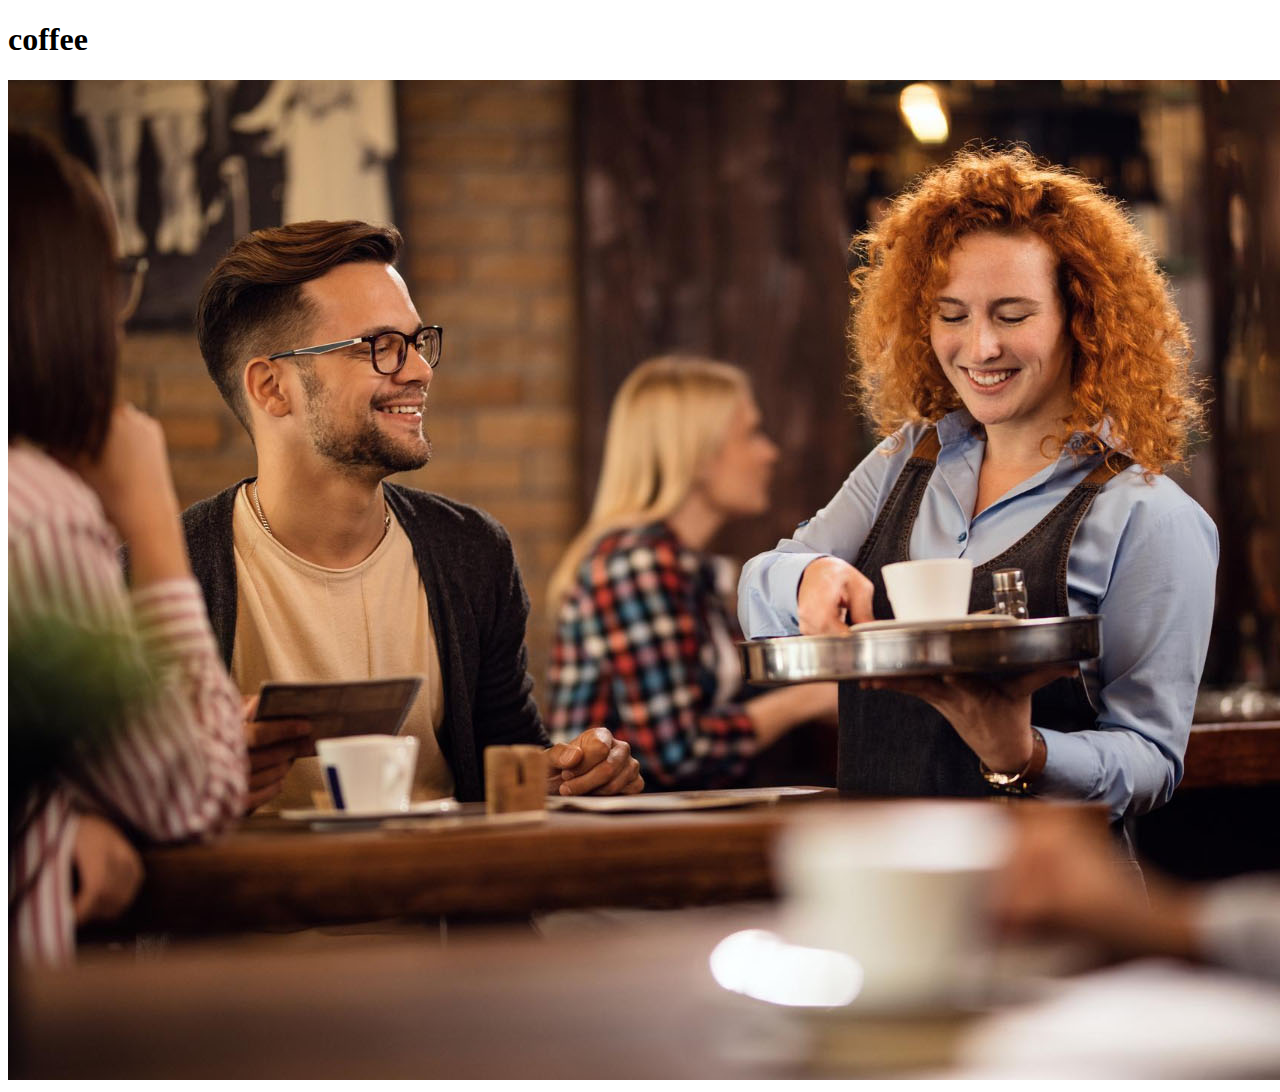
==== index.html @ 4409d8e3 "index.html added" ====
<!DOCTYPE html>
<html lang="en">
<head>
    <meta charset="UTF-8">
    <meta name="viewport" content="width=device-width, initial-scale=1.0">
    <title>Coffee Shop</title>
</head>
<body>
   <h1>coffee</h1>
   <img src="images/happy-waitress-giving-coffee-customers-while-serving-them-coffee-shop.jpg" alt="">
</body>
</html>
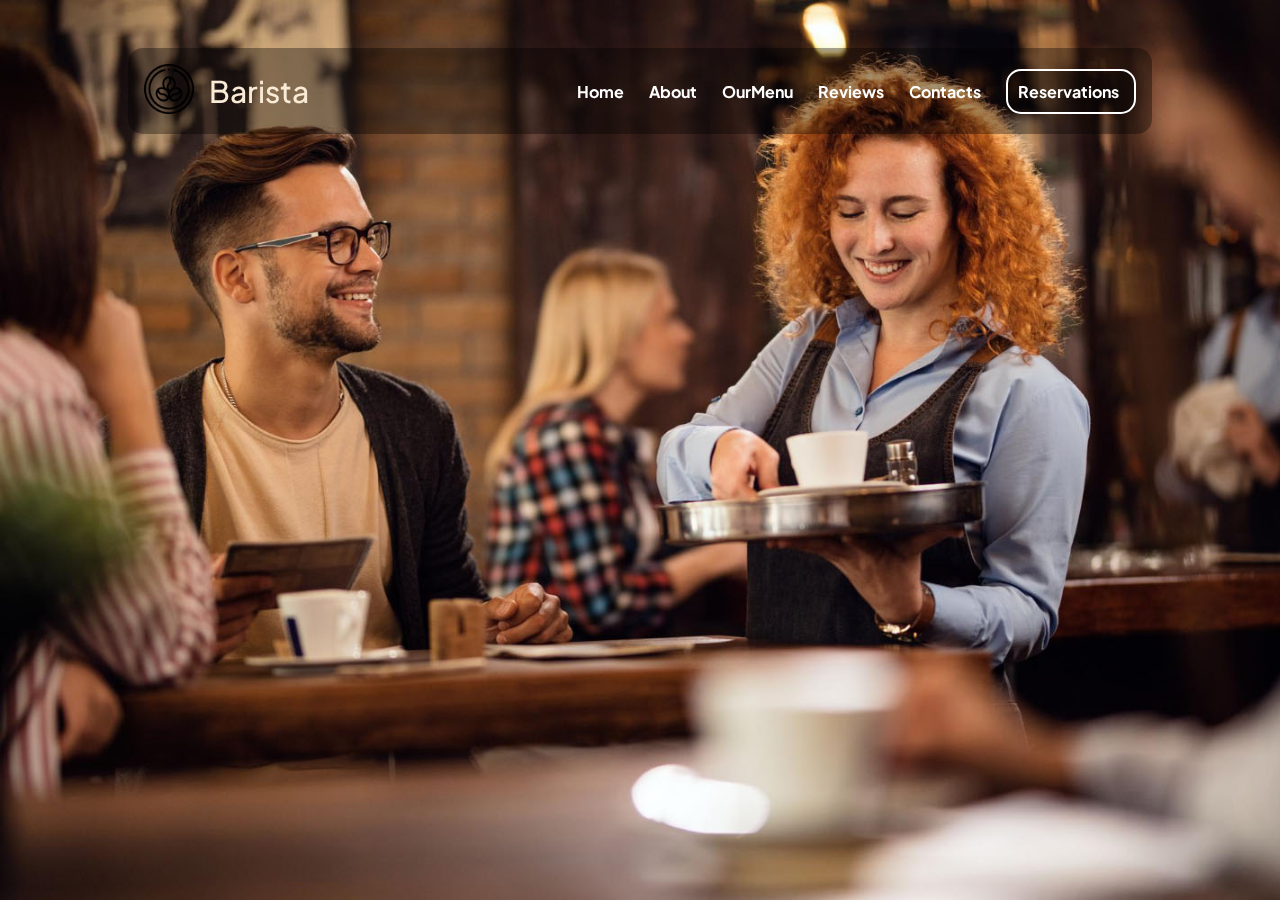
==== commit 89a2d4c3: "navbar" ====
--- a/index.html
+++ b/index.html
@@ -4,9 +4,27 @@
     <meta charset="UTF-8">
     <meta name="viewport" content="width=device-width, initial-scale=1.0">
     <title>Coffee Shop</title>
+    <link rel="stylesheet" href="index.css">
+    <link rel="stylesheet" href="https://cdnjs.cloudflare.com/ajax/libs/font-awesome/6.6.0/css/all.min.css" integrity="sha512-Kc323vGBEqzTmouAECnVceyQqyqdsSiqLQISBL29aUW4U/M7pSPA/gEUZQqv1cwx4OnYxTxve5UMg5GT6L4JJg==" crossorigin="anonymous" referrerpolicy="no-referrer" />
 </head>
 <body>
-   <h1>coffee</h1>
-   <img src="images/happy-waitress-giving-coffee-customers-while-serving-them-coffee-shop.jpg" alt="">
+    <header class="slider">
+        <div class="nav_container">
+       <nav class="navbar">
+            <div class="rightnav">
+                <a href="#" class="logo"><img src="./images/coffee-beans.png" alt="" height="50px" width="50px"/></a>
+                <a href="#" class="logofont"> Barista</a>
+            </div>
+            <ul class="leftnav">
+                <li>Home</li>
+                <li>About</li>
+                <li>OurMenu</li>
+                <li>Reviews</li>
+                <li>Contacts</li>
+                <li class="button1">Reservations<i class="fa-solid fa-arrow-right"></i></li>
+            </ul>
+       </nav>
+    </div>
+    </header>
 </body>
 </html>--- a/index.css
+++ b/index.css
@@ -0,0 +1,89 @@
+@import url('https://fonts.googleapis.com/css2?family=Plus+Jakarta+Sans:ital,wght@0,200..800;1,200..800&display=swap');
+*{
+    margin: 0;padding: 0;box-sizing: border-box;
+}
+.slider{
+    background-image: url('./images/happy-waitress-giving-coffee-customers-while-serving-them-coffee-shop.jpg');
+    height: 100vh;
+    width: 100%;
+    background-repeat: no-repeat;
+    background-size: cover;
+    background-attachment: fixed;
+    /* animation: bgchange 10s linear infinite; */
+    animation-name: bgchange;
+    animation-direction: alternate-reverse;
+    animation-play-state: running;
+    animation-timing-function: ease-in-out;
+    animation-duration: 10s;
+    animation-fill-mode: forwards;
+    animation-iteration-count: infinite;
+}
+.logofont{
+    
+  font-family: "Plus Jakarta Sans", sans-serif;
+  font-optical-sizing: auto;
+  font-weight: 500;
+  font-style: normal;
+  text-decoration: none;
+  font-size: 30px;
+  color: antiquewhite;
+}
+.logofont:hover{
+     color: #dda15e;
+}
+
+.rightnav{
+    display: flex;
+    align-items: center;
+    gap: 15px;
+}
+.leftnav{
+    font-family: "Plus Jakarta Sans", sans-serif;
+    color:white;
+    display: flex;
+    align-items: center;
+    list-style: none;
+    gap:25px;
+    font-weight: bold;
+    
+}
+.nav_container{
+    padding-top: 3rem;
+    
+    
+}
+.navbar{
+    display: flex;
+    position: fixed;
+    z-index: 999;
+    justify-content: space-between;
+    width:80%;
+    padding: 1rem;
+    /* margin: 0 auto; */
+    margin-left: 8rem;
+    border-radius: 15px;
+    background-color: rgba(0, 0, 0, 0.35)   
+}
+.button1{
+    background-color: rgba(0, 0, 0, 0.35);
+    padding: 10px;
+    border-radius: 15px;
+    border: 2px solid #ffffff;
+}
+.leftnav li:hover{
+    color: #dda15e;
+}
+.button1:hover {
+    background-color: #ffffff; /* Green */
+    color: #dda15e;
+}
+.fa-arrow-right{
+    margin-left: 5px;
+    transform: rotate(-36deg);
+}
+
+@keyframes bgchange {
+    0% {background-image: url('./images/happy-waitress-giving-coffee-customers-while-serving-them-coffee-shop.jpg')};
+    50% {background-image: url('./images/mid-section-waitress-wiping-espresso-machine-with-napkin-cafa-c.jpg')};
+    100%{background-image: url('./images/happy-loving-couple-bakers-drinking-coffee-looking-notebook.jpg')};
+}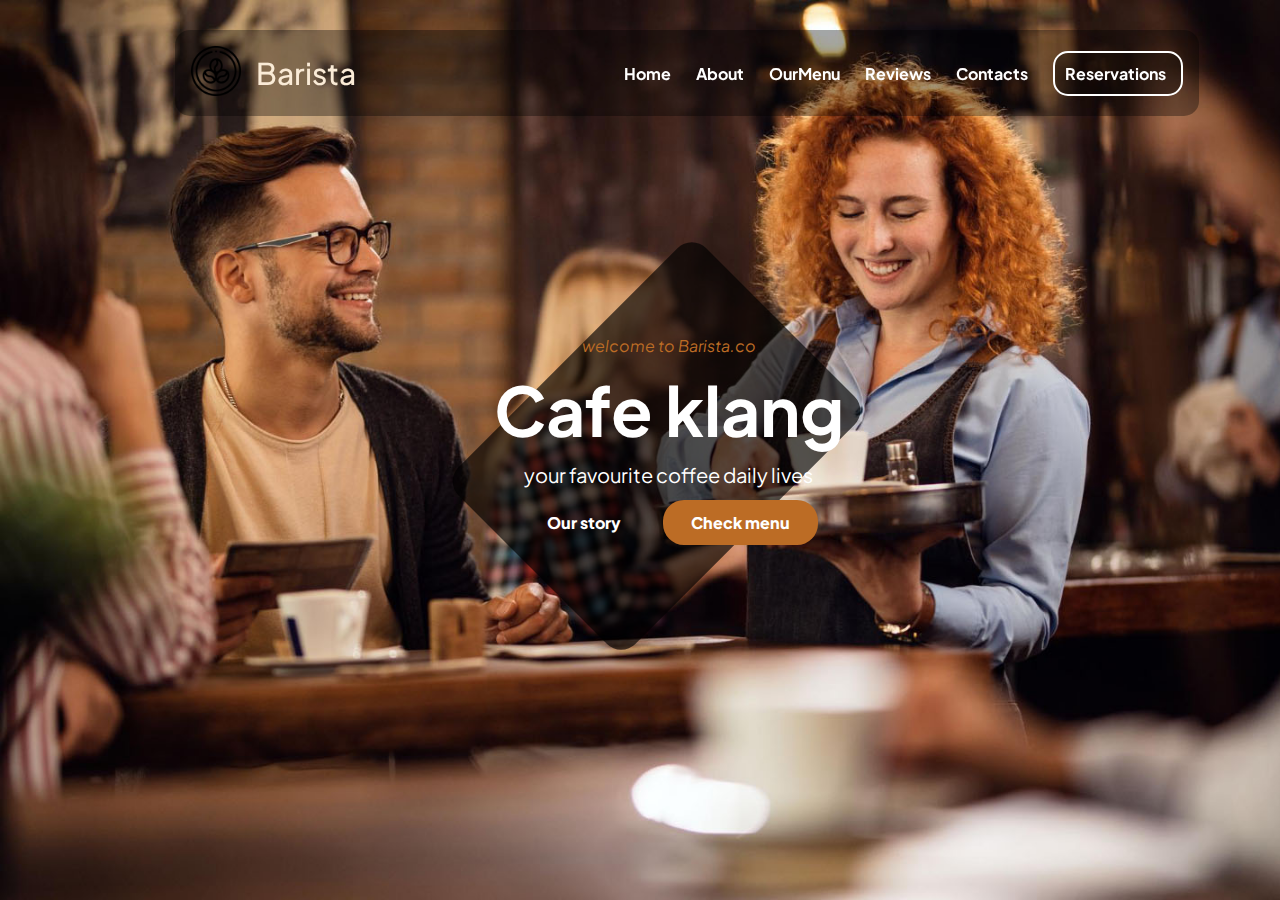
==== commit e81ee01b: "header mid portion" ====
--- a/index.html
+++ b/index.html
@@ -1,30 +1,56 @@
 <!DOCTYPE html>
 <html lang="en">
-<head>
-    <meta charset="UTF-8">
-    <meta name="viewport" content="width=device-width, initial-scale=1.0">
+  <head>
+    <meta charset="UTF-8" />
+    <meta name="viewport" content="width=device-width, initial-scale=1.0" />
     <title>Coffee Shop</title>
-    <link rel="stylesheet" href="index.css">
-    <link rel="stylesheet" href="https://cdnjs.cloudflare.com/ajax/libs/font-awesome/6.6.0/css/all.min.css" integrity="sha512-Kc323vGBEqzTmouAECnVceyQqyqdsSiqLQISBL29aUW4U/M7pSPA/gEUZQqv1cwx4OnYxTxve5UMg5GT6L4JJg==" crossorigin="anonymous" referrerpolicy="no-referrer" />
-</head>
-<body>
+    <link rel="stylesheet" href="index.css" />
+    <link
+      rel="stylesheet"
+      href="https://cdnjs.cloudflare.com/ajax/libs/font-awesome/6.6.0/css/all.min.css"
+      integrity="sha512-Kc323vGBEqzTmouAECnVceyQqyqdsSiqLQISBL29aUW4U/M7pSPA/gEUZQqv1cwx4OnYxTxve5UMg5GT6L4JJg=="
+      crossorigin="anonymous"
+      referrerpolicy="no-referrer"
+    />
+  </head>
+  <body>
     <header class="slider">
-        <div class="nav_container">
-       <nav class="navbar">
-            <div class="rightnav">
-                <a href="#" class="logo"><img src="./images/coffee-beans.png" alt="" height="50px" width="50px"/></a>
-                <a href="#" class="logofont"> Barista</a>
-            </div>
-            <ul class="leftnav">
-                <li>Home</li>
-                <li>About</li>
-                <li>OurMenu</li>
-                <li>Reviews</li>
-                <li>Contacts</li>
-                <li class="button1">Reservations<i class="fa-solid fa-arrow-right"></i></li>
-            </ul>
-       </nav>
-    </div>
+      <div class="nav_container">
+        <nav class="navbar">
+          <div class="rightnav">
+            <a href="#" class="logo"
+              ><img
+                src="./images/coffee-beans.png"
+                alt=""
+                height="50px"
+                width="50px"
+            /></a>
+            <a href="#" class="logofont"> Barista</a>
+          </div>
+          <ul class="leftnav">
+            <li>Home</li>
+            <li>About</li>
+            <li>OurMenu</li>
+            <li>Reviews</li>
+            <li>Contacts</li>
+            <li class="button1">
+              Reservations<i class="fa-solid fa-arrow-right"></i>
+            </li>
+          </ul>
+        </nav>
+      </div>
+
+      <div class="pseudo">
+        <div class="content">
+          <em id="c2">welcome to Barista.co</em>
+          <h1 id="cafeklang">Cafe klang</h1>
+          <p id="c1">your favourite coffee daily lives</p>
+          <div class="section1">
+            <a href="#" class="ourstory">Our story</a>
+            <a href="#" class="reviews">Check menu</a>
+          </div>
+        </div>
+      </div>
     </header>
-</body>
-</html>+  </body>
+</html>
--- a/index.css
+++ b/index.css
@@ -17,6 +17,8 @@
     animation-duration: 10s;
     animation-fill-mode: forwards;
     animation-iteration-count: infinite;
+    position: relative;
+   
 }
 .logofont{
     
@@ -47,11 +49,7 @@
     font-weight: bold;
     
 }
-.nav_container{
-    padding-top: 3rem;
-    
-    
-}
+
 .navbar{
     display: flex;
     position: fixed;
@@ -59,8 +57,10 @@
     justify-content: space-between;
     width:80%;
     padding: 1rem;
+    top: 30px;
+    left: 175px;
     /* margin: 0 auto; */
-    margin-left: 8rem;
+    /* margin-left: 8rem; */
     border-radius: 15px;
     background-color: rgba(0, 0, 0, 0.35)   
 }
@@ -82,8 +82,82 @@
     transform: rotate(-36deg);
 }
 
+
 @keyframes bgchange {
     0% {background-image: url('./images/happy-waitress-giving-coffee-customers-while-serving-them-coffee-shop.jpg')};
     50% {background-image: url('./images/mid-section-waitress-wiping-espresso-machine-with-napkin-cafa-c.jpg')};
     100%{background-image: url('./images/happy-loving-couple-bakers-drinking-coffee-looking-notebook.jpg')};
-}+}
+#c2{
+    font-family: "Plus Jakarta Sans", sans-serif;
+    color: #bc6c25;
+}
+#cafeklang{
+    font-family: "Plus Jakarta Sans", sans-serif;
+    font-size: 68px;
+    color: #ffffff;
+}
+#c1{
+    font-family: "Plus Jakarta Sans", sans-serif;
+    font-size: 20px;
+    color: #ffffff;
+}
+.ourstory{
+    text-decoration: none;
+    color: #ffffff;
+    
+    font-size: 16px;
+    padding: 12px 28px;
+    font-family: "Plus Jakarta Sans", sans-serif;
+    font-weight: 1000;
+    margin-right: 10px;
+    border-radius: 21px;
+}
+.ourstory:hover{
+    background-color: #ffffff;
+    color: #DDA15E;
+}
+.reviews{
+    text-decoration: none;
+    color: #ffffff;
+    background-color: rgb(188, 108, 37);
+    font-size: 16px;
+    padding: 12px 28px;
+    font-family: "Plus Jakarta Sans", sans-serif;
+    font-weight: 1000;
+    border-radius: 21px;
+}
+.reviews:hover{
+    background-color: rgb(221, 161, 94);
+    color: #ffffff;
+}
+.section1{
+    padding-top: 15px;
+}
+.content{
+    position: relative;
+    display: flex;
+    flex-direction: column;
+    padding: 20px;
+    gap: 10px;
+    text-align: center;
+    z-index: 99999;
+}
+.pseudo{
+    position: absolute;
+    top: 35%;
+    left: 37%;
+}
+.content::after {
+    background-color: rgba(0, 0, 0, 0.65);
+    border-radius:20px;
+    content: "";
+    position: absolute;
+    top: 55%;
+    left: 50%;
+    transform: translate(-55%, -50%) rotate(45deg);
+    width: 250px;
+    height: 350px;
+    pointer-events: none;
+   z-index: -1;
+}
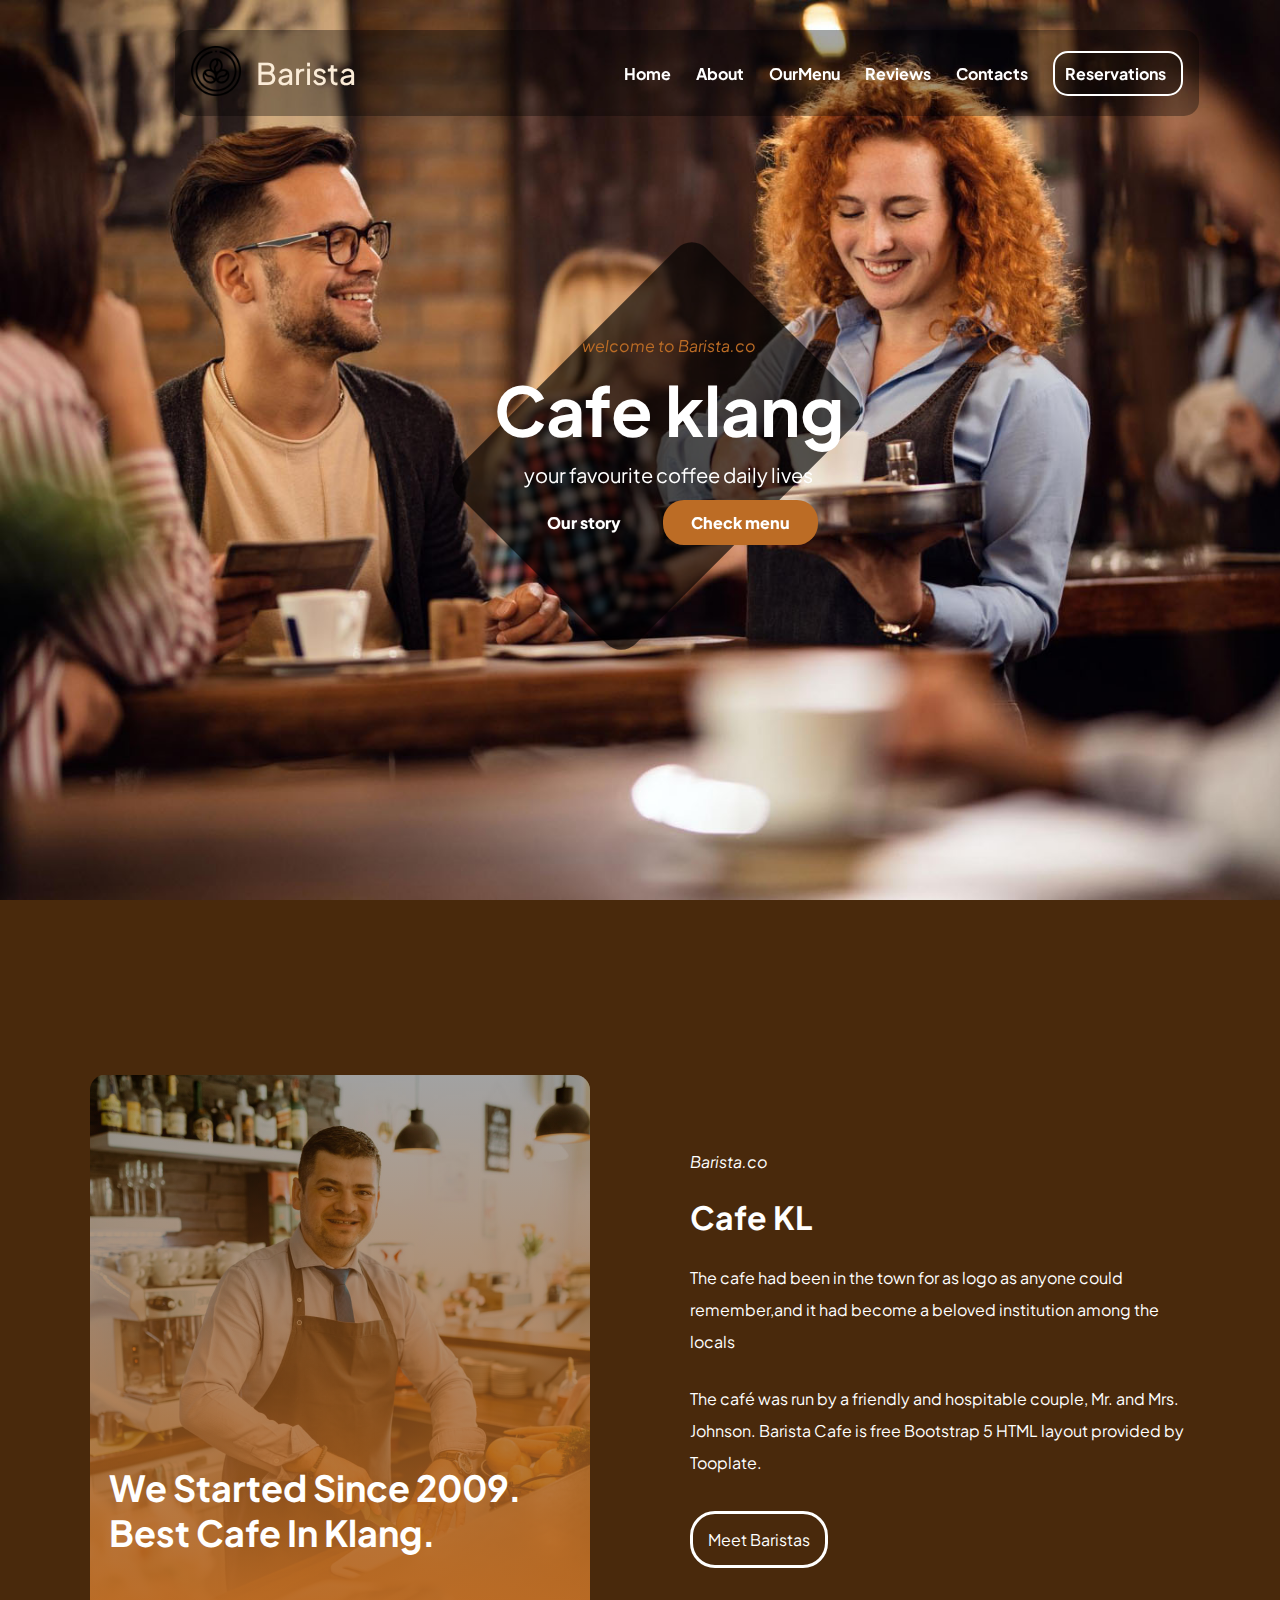
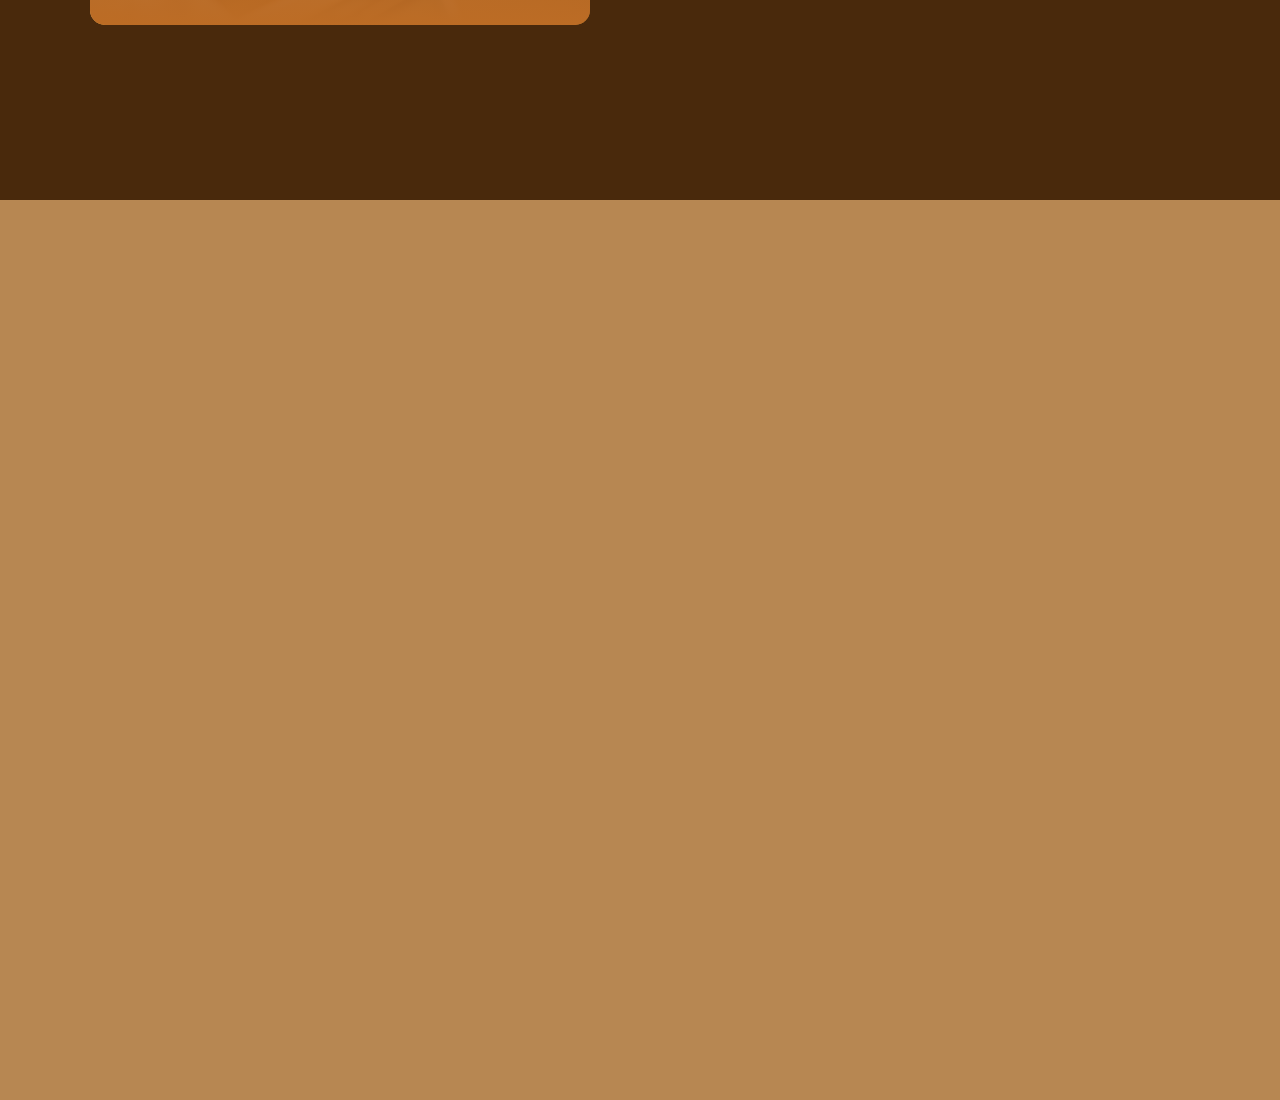
==== commit 4d2f023a: "about section" ====
--- a/index.html
+++ b/index.html
@@ -52,5 +52,27 @@
         </div>
       </div>
     </header>
+    <section class="aboutsection">
+      <div class="leftview">
+        <div class="abouttext">
+          <h1 >We Started Since 2009.</h1>
+          <h1 >Best Cafe In Klang.</h1>
+        </div>
+      </div>
+      <div class="rightview">
+        <em>Barista.co</em>
+        <h1>Cafe KL</h1>
+        <p>The cafe had been in the town for as logo
+          as anyone could remember,and it had become a beloved institution among the locals
+        </p>
+        <p>The café was run by a friendly and hospitable couple, Mr. and Mrs. Johnson. Barista Cafe is free Bootstrap 5 HTML layout provided by Tooplate.</p>
+        <div class="button2">
+          <a href="#">Meet  Baristas</a>
+        </div>
+      </div>
+    </section>
+    <section class="team">
+
+    </section>
   </body>
 </html>
--- a/index.css
+++ b/index.css
@@ -1,27 +1,30 @@
-@import url('https://fonts.googleapis.com/css2?family=Plus+Jakarta+Sans:ital,wght@0,200..800;1,200..800&display=swap');
-*{
-    margin: 0;padding: 0;box-sizing: border-box;
-}
-.slider{
-    background-image: url('./images/happy-waitress-giving-coffee-customers-while-serving-them-coffee-shop.jpg');
-    height: 100vh;
-    width: 100%;
-    background-repeat: no-repeat;
-    background-size: cover;
-    background-attachment: fixed;
-    /* animation: bgchange 10s linear infinite; */
-    animation-name: bgchange;
-    animation-direction: alternate-reverse;
-    animation-play-state: running;
-    animation-timing-function: ease-in-out;
-    animation-duration: 10s;
-    animation-fill-mode: forwards;
-    animation-iteration-count: infinite;
-    position: relative;
-   
-}
-.logofont{
-    
+@import url("https://fonts.googleapis.com/css2?family=Plus+Jakarta+Sans:ital,wght@0,200..800;1,200..800&display=swap");
+* {
+  margin: 0;
+  padding: 0;
+  box-sizing: border-box;
+  /* overflow-x: hidden; */
+  
+}
+
+.slider {
+  background-image: url("./images/happy-waitress-giving-coffee-customers-while-serving-them-coffee-shop.jpg");
+  height: 100vh;
+  width: 100%;
+  background-repeat: no-repeat;
+  background-size: cover;
+  background-attachment:scroll;
+  /* animation: bgchange 10s linear infinite; */
+  animation-name: bgchange;
+  animation-direction: alternate-reverse;
+  animation-play-state: running;
+  animation-timing-function: ease-in-out;
+  animation-duration: 10s;
+  animation-fill-mode: forwards;
+  animation-iteration-count: infinite;
+  position: relative;
+}
+.logofont {
   font-family: "Plus Jakarta Sans", sans-serif;
   font-optical-sizing: auto;
   font-weight: 500;
@@ -30,134 +33,215 @@
   font-size: 30px;
   color: antiquewhite;
 }
-.logofont:hover{
-     color: #dda15e;
-}
-
-.rightnav{
+.logofont:hover {
+  color: #dda15e;
+}
+
+.rightnav {
+  display: flex;
+  align-items: center;
+  gap: 15px;
+}
+.leftnav {
+  font-family: "Plus Jakarta Sans", sans-serif;
+  color: white;
+  display: flex;
+  align-items: center;
+  list-style: none;
+  gap: 25px;
+  font-weight: bold;
+}
+
+.navbar {
+  display: flex;
+  position: fixed;
+  z-index: 999;
+  justify-content: space-between;
+  width: 80%;
+  padding: 1rem;
+  top: 30px;
+  left: 175px;
+  /* margin: 0 auto; */
+  /* margin-left: 8rem; */
+  border-radius: 15px;
+  background-color: rgba(0, 0, 0, 0.35);
+}
+.button1 {
+  background-color: rgba(0, 0, 0, 0.35);
+  padding: 10px;
+  border-radius: 15px;
+  border: 2px solid #ffffff;
+}
+.leftnav li:hover {
+  color: #dda15e;
+}
+.button1:hover {
+  background-color: #ffffff; /* Green */
+  color: #dda15e;
+}
+.fa-arrow-right {
+  margin-left: 5px;
+  transform: rotate(-36deg);
+}
+
+@keyframes bgchange {
+  0% {
+    background-image: url("./images/happy-waitress-giving-coffee-customers-while-serving-them-coffee-shop.jpg");
+  }
+  50% {
+    background-image: url("./images/mid-section-waitress-wiping-espresso-machine-with-napkin-cafa-c.jpg");
+  }
+  100% {
+    background-image: url("./images/happy-loving-couple-bakers-drinking-coffee-looking-notebook.jpg");
+  }
+}
+#c2 {
+  font-family: "Plus Jakarta Sans", sans-serif;
+  color: #bc6c25;
+}
+#cafeklang {
+  font-family: "Plus Jakarta Sans", sans-serif;
+  font-size: 68px;
+  color: #ffffff;
+}
+#c1 {
+  font-family: "Plus Jakarta Sans", sans-serif;
+  font-size: 20px;
+  color: #ffffff;
+}
+.ourstory {
+  text-decoration: none;
+  color: #ffffff;
+
+  font-size: 16px;
+  padding: 12px 28px;
+  font-family: "Plus Jakarta Sans", sans-serif;
+  font-weight: 1000;
+  margin-right: 10px;
+  border-radius: 21px;
+}
+.ourstory:hover {
+  background-color: #ffffff;
+  color: #dda15e;
+}
+.reviews {
+  text-decoration: none;
+  color: #ffffff;
+  background-color: rgb(188, 108, 37);
+  font-size: 16px;
+  padding: 12px 28px;
+  font-family: "Plus Jakarta Sans", sans-serif;
+  font-weight: 1000;
+  border-radius: 21px;
+}
+.reviews:hover {
+  background-color: rgb(221, 161, 94);
+  color: #ffffff;
+}
+.section1 {
+  padding-top: 15px;
+}
+.content {
+  position: relative;
+  display: flex;
+  flex-direction: column;
+  padding: 20px;
+  gap: 10px;
+  text-align: center;
+  z-index: 99999;
+}
+.pseudo {
+  position: absolute;
+  top: 35%;
+  left: 37%;
+}
+.content::after {
+  background-color: rgba(0, 0, 0, 0.65);
+  border-radius: 20px;
+  content: "";
+  position: absolute;
+  top: 55%;
+  left: 50%;
+  transform: translate(-55%, -50%) rotate(45deg);
+  width: 250px;
+  height: 350px;
+  pointer-events: none;
+  z-index: -1;
+}
+.aboutsection{
+    background-color: #49290c;
+    height: 100vh;
+    position: relative;
+    overflow-x: hidden;
     display: flex;
+    flex-direction: row;
     align-items: center;
-    gap: 15px;
-}
-.leftnav{
-    font-family: "Plus Jakarta Sans", sans-serif;
-    color:white;
-    display: flex;
-    align-items: center;
-    list-style: none;
-    gap:25px;
-    font-weight: bold;
-    
-}
-
-.navbar{
-    display: flex;
-    position: fixed;
-    z-index: 999;
-    justify-content: space-between;
-    width:80%;
-    padding: 1rem;
-    top: 30px;
-    left: 175px;
-    /* margin: 0 auto; */
-    /* margin-left: 8rem; */
-    border-radius: 15px;
-    background-color: rgba(0, 0, 0, 0.35)   
-}
-.button1{
-    background-color: rgba(0, 0, 0, 0.35);
-    padding: 10px;
-    border-radius: 15px;
-    border: 2px solid #ffffff;
-}
-.leftnav li:hover{
-    color: #dda15e;
-}
-.button1:hover {
-    background-color: #ffffff; /* Green */
-    color: #dda15e;
-}
-.fa-arrow-right{
-    margin-left: 5px;
-    transform: rotate(-36deg);
-}
-
-
-@keyframes bgchange {
-    0% {background-image: url('./images/happy-waitress-giving-coffee-customers-while-serving-them-coffee-shop.jpg')};
-    50% {background-image: url('./images/mid-section-waitress-wiping-espresso-machine-with-napkin-cafa-c.jpg')};
-    100%{background-image: url('./images/happy-loving-couple-bakers-drinking-coffee-looking-notebook.jpg')};
-}
-#c2{
-    font-family: "Plus Jakarta Sans", sans-serif;
-    color: #bc6c25;
-}
-#cafeklang{
-    font-family: "Plus Jakarta Sans", sans-serif;
-    font-size: 68px;
-    color: #ffffff;
-}
-#c1{
-    font-family: "Plus Jakarta Sans", sans-serif;
-    font-size: 20px;
-    color: #ffffff;
-}
-.ourstory{
-    text-decoration: none;
-    color: #ffffff;
-    
-    font-size: 16px;
-    padding: 12px 28px;
-    font-family: "Plus Jakarta Sans", sans-serif;
-    font-weight: 1000;
-    margin-right: 10px;
-    border-radius: 21px;
-}
-.ourstory:hover{
-    background-color: #ffffff;
-    color: #DDA15E;
-}
-.reviews{
-    text-decoration: none;
-    color: #ffffff;
-    background-color: rgb(188, 108, 37);
-    font-size: 16px;
-    padding: 12px 28px;
-    font-family: "Plus Jakarta Sans", sans-serif;
-    font-weight: 1000;
-    border-radius: 21px;
-}
-.reviews:hover{
-    background-color: rgb(221, 161, 94);
-    color: #ffffff;
-}
-.section1{
-    padding-top: 15px;
-}
-.content{
-    position: relative;
-    display: flex;
-    flex-direction: column;
-    padding: 20px;
-    gap: 10px;
-    text-align: center;
-    z-index: 99999;
-}
-.pseudo{
-    position: absolute;
-    top: 35%;
-    left: 37%;
-}
-.content::after {
-    background-color: rgba(0, 0, 0, 0.65);
-    border-radius:20px;
-    content: "";
-    position: absolute;
-    top: 55%;
-    left: 50%;
-    transform: translate(-55%, -50%) rotate(45deg);
-    width: 250px;
-    height: 350px;
-    pointer-events: none;
-   z-index: -1;
-}
+    justify-content:center;
+    padding: 60px;
+    gap: 100px;
+}
+
+
+.leftview {
+  height: 550px;
+  width: 500px;
+  position: relative;
+  border-radius: 15px;
+  background-image: url('./images/barman-with-fruits.jpg');
+  background-size: cover;
+  background-position: center;
+  background-repeat: no-repeat;
+}
+
+.leftview::after {
+  content: '';
+  position: absolute;
+  bottom: 0;
+  left: 0;
+  width: 100%;
+  height: 100%;
+  background: linear-gradient(to top, rgba(188, 108, 37, 1), rgba(0, 0, 0, 0.35));
+  border-radius: 15px;
+}
+.abouttext{
+  font-family: "Plus Jakarta Sans", sans-serif;
+  font-size: 18px;
+  font-weight: bold;
+  margin-top: 390px;
+  padding-left: 19px;
+  z-index: 100;
+  position: absolute;
+  color: #ffffff;
+}
+
+.rightview{
+  height: 550px;
+  width: 500px;
+ 
+  font-family: "Plus Jakarta Sans", sans-serif;
+  color: #ffffff;
+  display: flex;
+  flex-direction: column;
+  gap: 25px;
+  justify-content: center;
+}
+.rightview p{
+  line-height: 2;
+}
+.rightview a{
+  border: 3px solid white;
+  color: #ffffff;
+  text-decoration: none;
+  padding: 15px;
+  border-radius: 25px;
+}
+.button2{
+  margin-top: 25px;
+}
+.team{
+  height: 100vh;
+  position: relative;
+  background-color: #b78752;
+  padding-top: 50px;
+  padding-bottom: 50px;
+}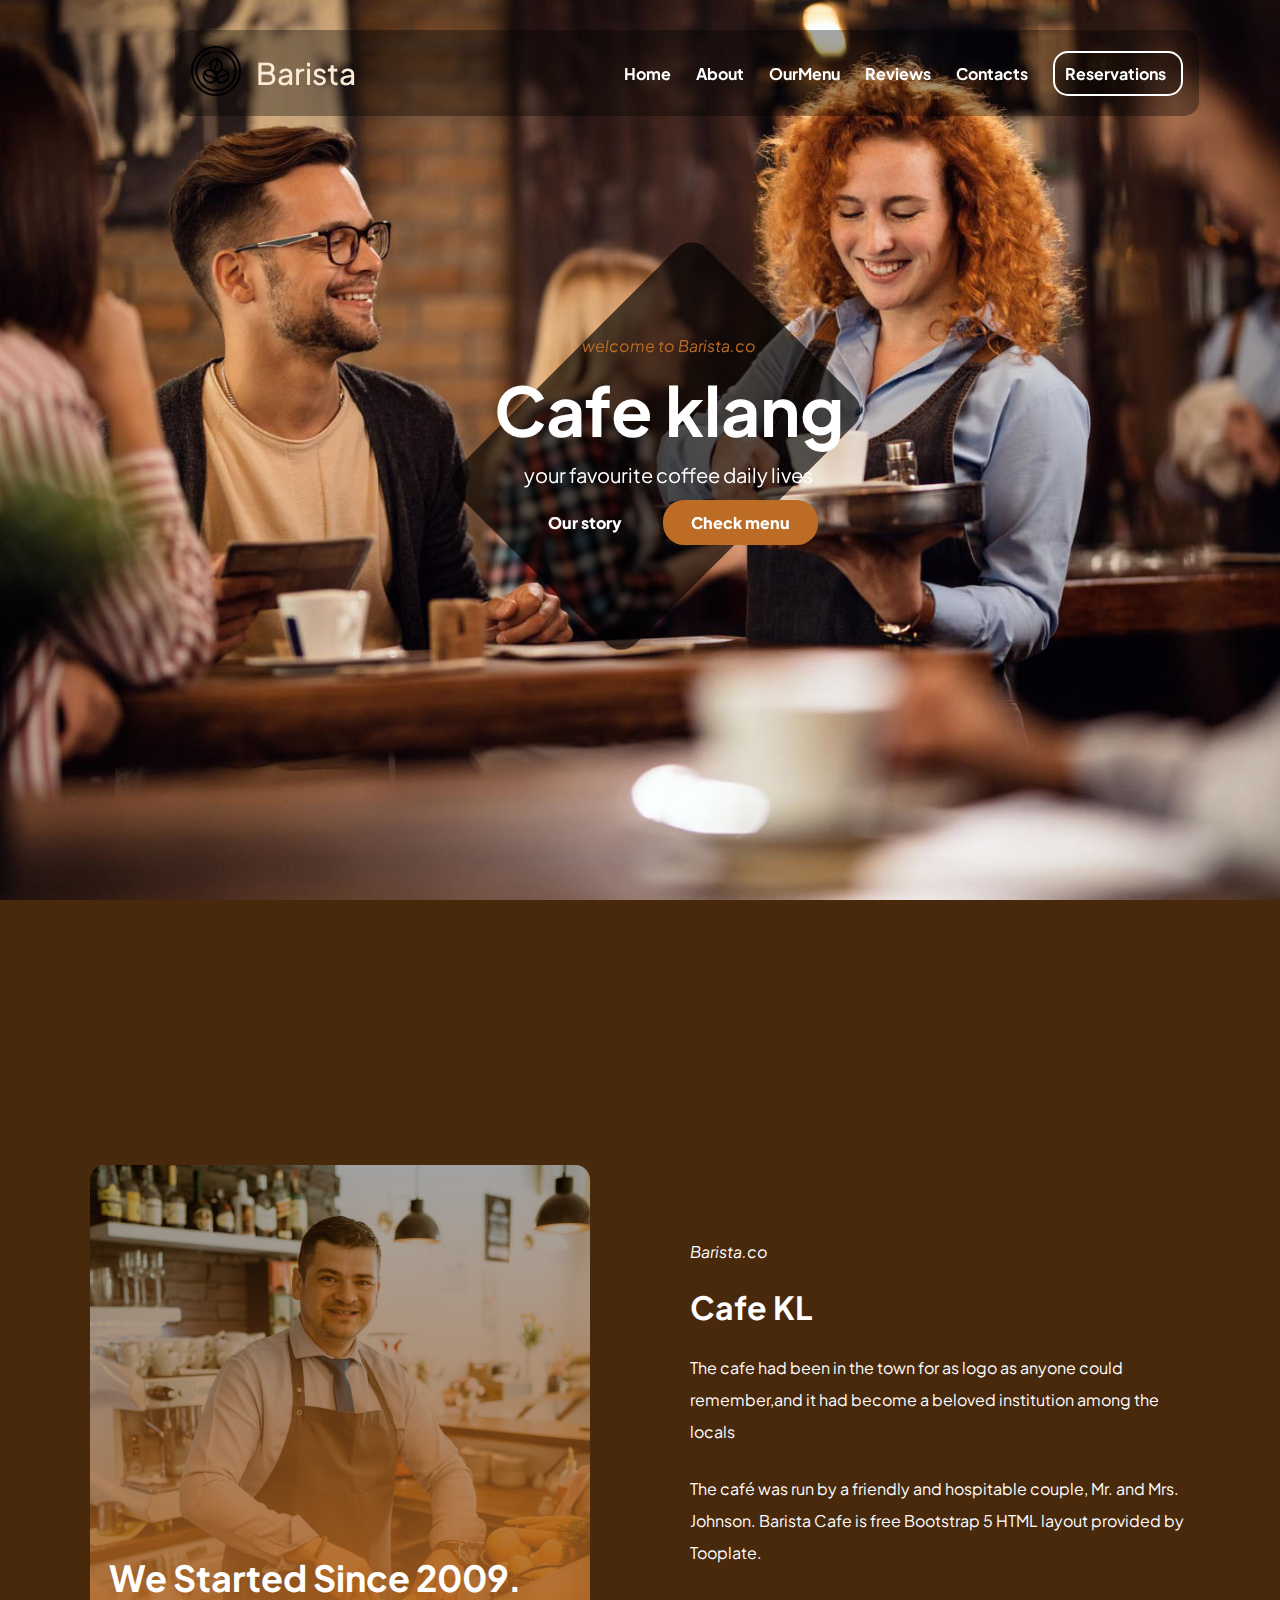
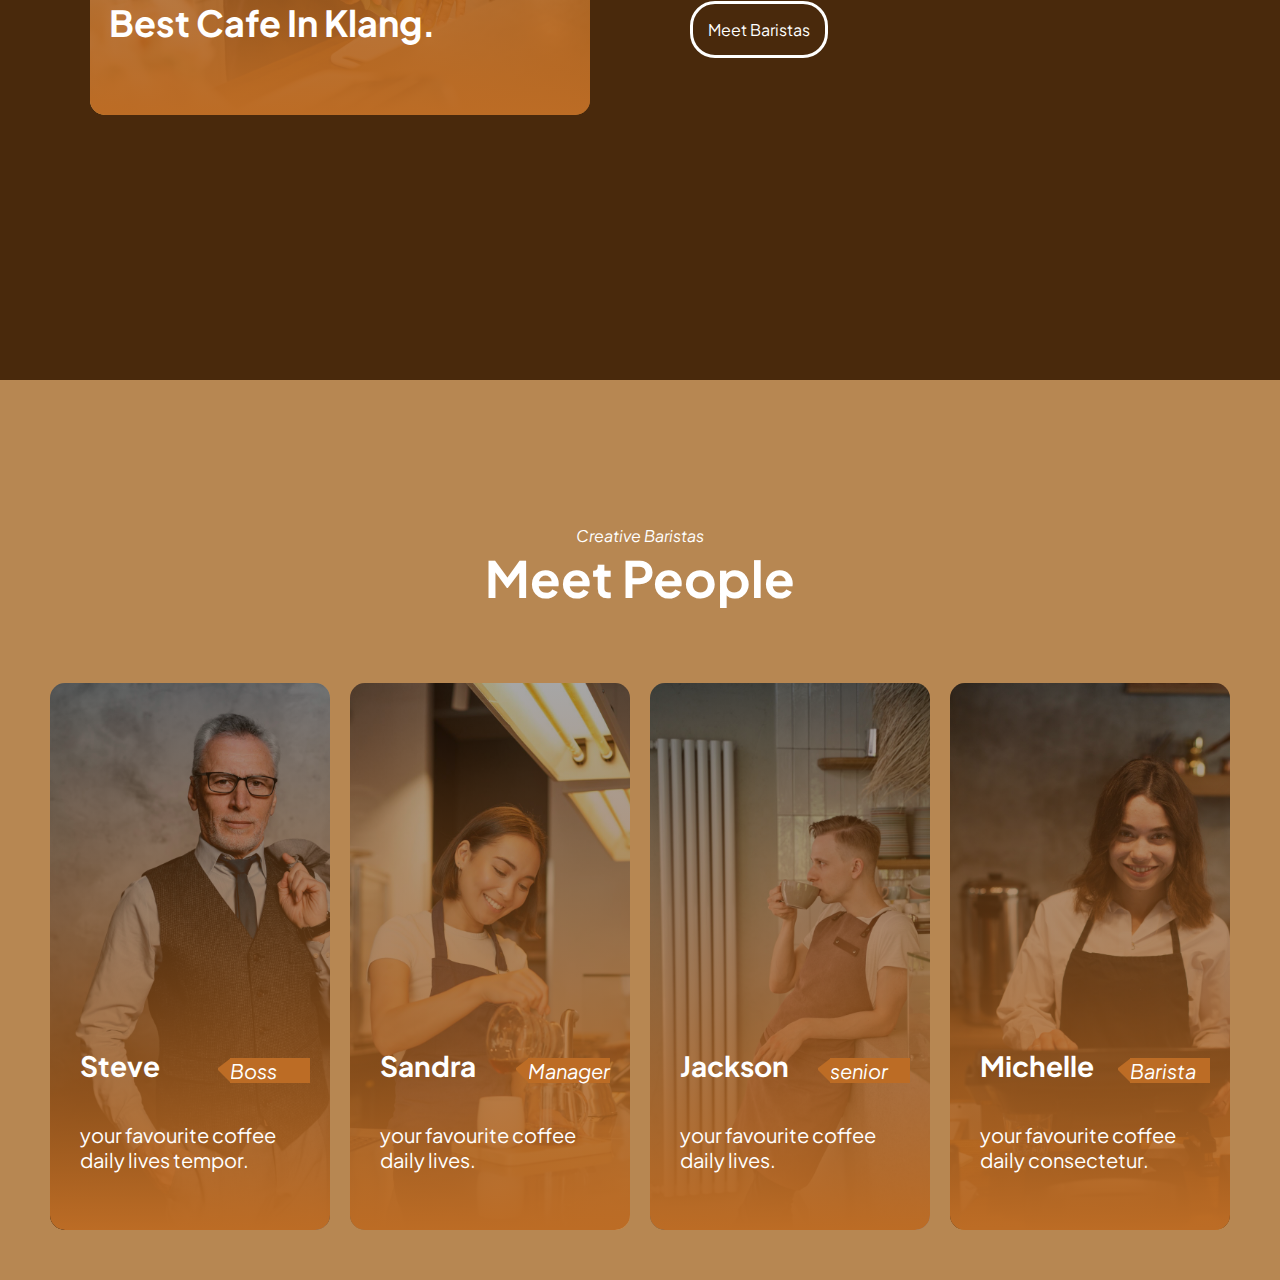
==== commit 1d507d65: "about team" ====
--- a/index.html
+++ b/index.html
@@ -55,24 +55,76 @@
     <section class="aboutsection">
       <div class="leftview">
         <div class="abouttext">
-          <h1 >We Started Since 2009.</h1>
-          <h1 >Best Cafe In Klang.</h1>
+          <h1>We Started Since 2009.</h1>
+          <h1>Best Cafe In Klang.</h1>
         </div>
       </div>
       <div class="rightview">
         <em>Barista.co</em>
         <h1>Cafe KL</h1>
-        <p>The cafe had been in the town for as logo
-          as anyone could remember,and it had become a beloved institution among the locals
+        <p>
+          The cafe had been in the town for as logo as anyone could remember,and
+          it had become a beloved institution among the locals
         </p>
-        <p>The café was run by a friendly and hospitable couple, Mr. and Mrs. Johnson. Barista Cafe is free Bootstrap 5 HTML layout provided by Tooplate.</p>
+        <p>
+          The café was run by a friendly and hospitable couple, Mr. and Mrs.
+          Johnson. Barista Cafe is free Bootstrap 5 HTML layout provided by
+          Tooplate.
+        </p>
         <div class="button2">
-          <a href="#">Meet  Baristas</a>
+          <a href="#">Meet Baristas</a>
         </div>
       </div>
     </section>
     <section class="team">
-
+      <div class="top">
+        <em>Creative Baristas</em>
+        <h1 style="font-size: 50px; font-weight: bold;">Meet People</h1>
+      </div>
+      <div class="card1">
+        <div class="teamblockinfo">
+          <div class="teaminfo">
+            <h4 class="name">Steve</h4>
+            <p class="tag"><em>Boss</em></p>
+          </div>
+          <div class="teamsubject">
+            <p>your favourite coffee daily lives tempor.</p>
+          </div>
+        </div>
+      </div>
+      <div class="card2">
+        <div class="teamblockinfo">
+          <div class="teaminfo">
+            <h4 class="name">Sandra</h4>
+            <p class="tag"><em>Manager</em></p>
+          </div>
+          <div class="teamsubject">
+            <p>your favourite coffee daily lives.</p>
+          </div>
+        </div>
+      </div>
+      <div class="card3">
+        <div class="teamblockinfo">
+          <div class="teaminfo">
+            <h4 class="name">Jackson</h4>
+            <p class="tag"><em>senior</em></p>
+          </div>
+          <div class="teamsubject">
+            <p>your favourite coffee daily lives.</p>
+          </div>
+        </div>
+      </div>
+      <div class="card4">
+        <div class="teamblockinfo">
+          <div class="teaminfo">
+            <h4 class="name">Michelle</h4>
+            <p class="tag"><em>Barista</em></p>
+          </div>
+          <div class="teamsubject">
+            <p>your favourite coffee daily consectetur.</p>
+          </div>
+        </div>
+      </div>
     </section>
   </body>
 </html>
--- a/index.css
+++ b/index.css
@@ -3,7 +3,7 @@
   margin: 0;
   padding: 0;
   box-sizing: border-box;
-  /* overflow-x: hidden; */
+  font-family: "Plus Jakarta Sans", sans-serif;
   
 }
 
@@ -170,7 +170,7 @@
 }
 .aboutsection{
     background-color: #49290c;
-    height: 100vh;
+    height: 120vh;
     position: relative;
     overflow-x: hidden;
     display: flex;
@@ -242,6 +242,155 @@
   height: 100vh;
   position: relative;
   background-color: #b78752;
-  padding-top: 50px;
+  padding-top: 30px;
   padding-bottom: 50px;
-}+  padding-left: 50px;
+  padding-right: 50px;
+  display: grid;
+  grid-template-columns: repeat(4,1fr);
+  grid-template-rows: 1fr 2fr ;
+  grid-template-areas: 
+  "t t t t"
+  "c1 c2 c3 c4";
+  column-gap: 20px;
+}
+.top{
+  grid-area: t;
+  display: flex;
+  flex-direction: column;
+  justify-content: center;
+  align-items: center;
+  color: #ffffff;
+  padding-top: 40px;
+}
+.card1{
+  grid-area: c1;
+  position: relative;
+  background-image: url(./images/team/portrait-elegant-old-man-wearing-suit.jpg);
+  background-size: cover;
+  padding: 0 12px;
+  border-radius: 15px;
+}
+.card1::after{
+  content: '';
+  position: absolute;
+  z-index: 2;
+  top: 0;
+  right: 0;
+  bottom: 0;
+  left: 0;
+  padding: 30px;
+  background: linear-gradient(to bottom, rgba(0, 0, 0, 0.35), rgba(188, 108, 37, 1));
+  border-radius: 15px;
+}
+.teamblockinfo{
+  position: absolute;
+  padding: 20px;
+  display: grid;
+  bottom: 0;
+  top: 0;
+  left: 0;
+  right: 0;
+  grid-template-rows: 3fr 1fr;
+  z-index: 50;
+}
+.teaminfo{
+  margin-top: 200px;
+  display: grid;
+  grid-template-columns: 2fr 1fr;
+  color: rgb(255 255 255);
+  font-size: 20px;
+  align-items:flex-end;
+}
+.teamsubject{
+  color: rgb(255 255 255);
+  font-size: 20px;
+  display: flex;
+  align-items: center;
+  padding: 10px;
+}
+.name{
+  font-size: 28px;
+  font-weight: 700;
+  text-align: start;
+  padding-left: 10px;
+}
+.tag{
+  position: relative;
+  background-color: #BC6C25;
+  font: 2px;
+}
+.tag::before{
+  content: '';
+  position: absolute;
+  top: 0;
+  bottom: 0;
+  left: -12px;
+  border-top: 10px solid transparent;
+  border-bottom: 13px solid transparent;
+  border-right: 13px solid #BC6C25;
+  ;
+}
+.card2::after{
+  content: '';
+  position: absolute;
+  z-index: 2;
+  top: 0;
+  right: 0;
+  bottom: 0;
+  left: 0;
+  padding: 30px;
+  background: linear-gradient(to bottom, rgba(0, 0, 0, 0.35), rgba(188, 108, 37, 1));
+  border-radius: 15px;
+}
+.card3::after{
+  content: '';
+  position: absolute;
+  z-index: 2;
+  top: 0;
+  right: 0;
+  bottom: 0;
+  left: 0;
+  padding: 30px;
+  background: linear-gradient(to bottom, rgba(0, 0, 0, 0.35), rgba(188, 108, 37, 1));
+  border-radius: 15px;
+}
+.card4::after{
+  content: '';
+  position: absolute;
+  z-index: 2;
+  top: 0;
+  right: 0;
+  bottom: 0;
+  left: 0;
+  padding: 30px;
+  background: linear-gradient(to bottom, rgba(0, 0, 0, 0.35), rgba(188, 108, 37, 1));
+  border-radius: 15px;
+}
+/* .card1:hover{
+ 
+} */
+.card2{
+  grid-area: c2;
+  position: relative;
+  background-image: url(./images/team/cute-korean-barista-girl-pouring-coffee-prepare-filter-batch-brew-pour-working-cafe.jpg);
+  background-size: cover;
+  padding: 0 12px;
+  border-radius: 15px;
+}
+.card3{
+  grid-area: c3;
+  position: relative;
+  background-image: url(./images/team/small-business-owner-drinking-coffee.jpg);
+  background-size: cover;
+  padding: 0 12px;
+  border-radius: 15px;
+}
+.card4{
+  grid-area: c4;
+  position: relative;
+  background-image: url(./images/team/smiley-business-woman-working-cashier.jpg);
+  background-size: cover;
+  padding: 0 12px;
+  border-radius: 15px;
+}
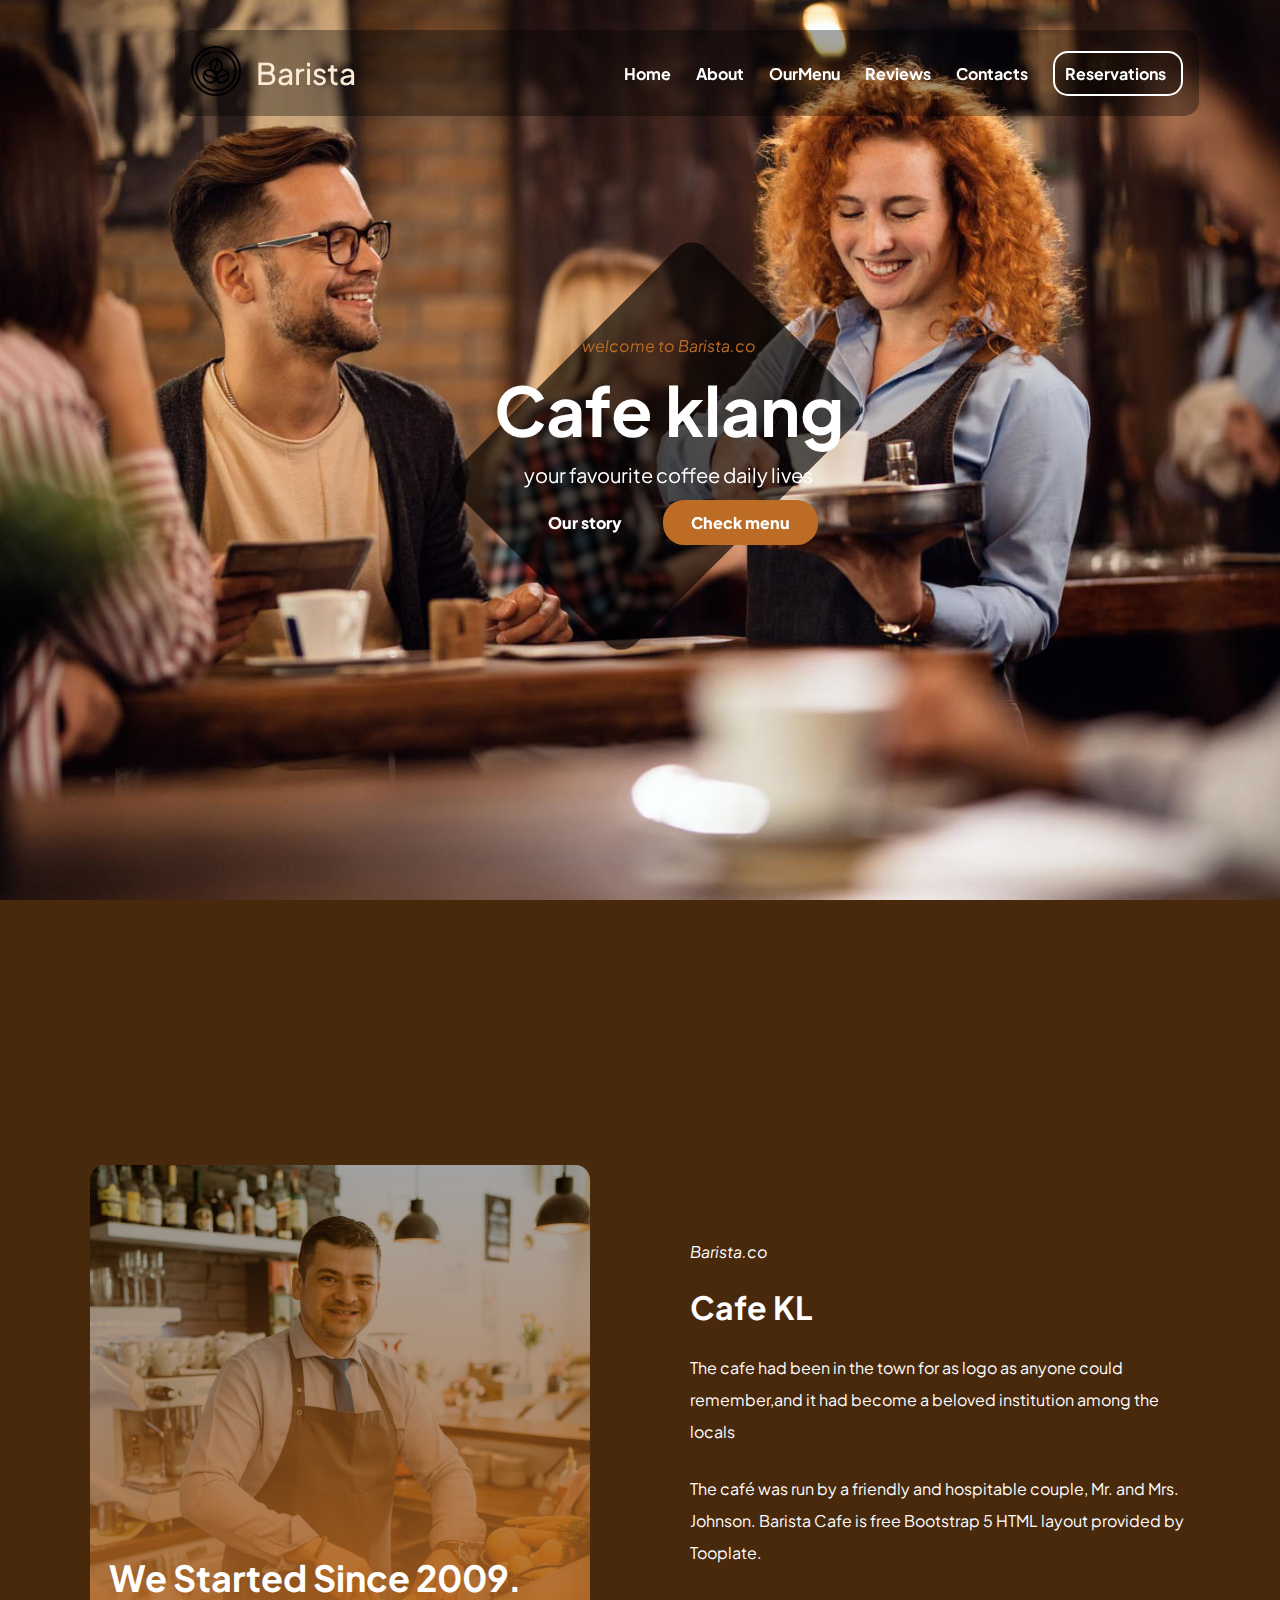
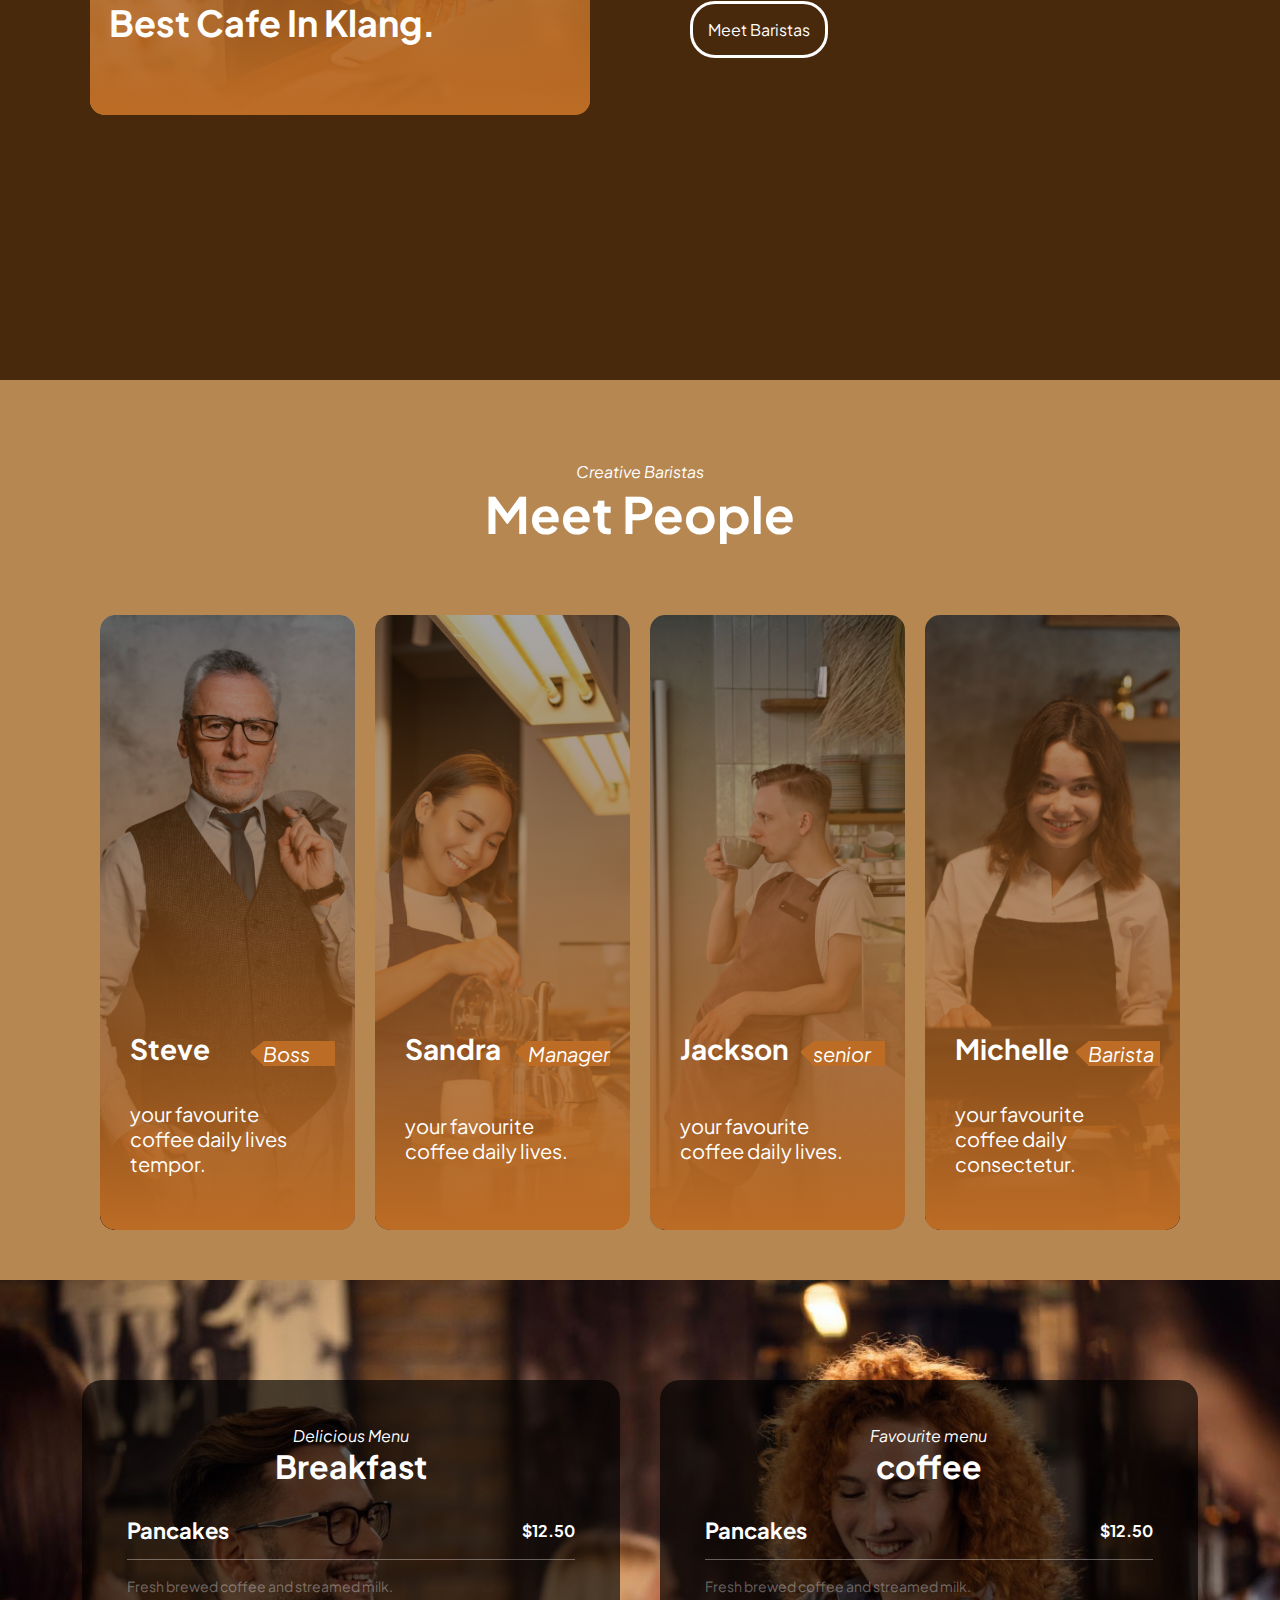
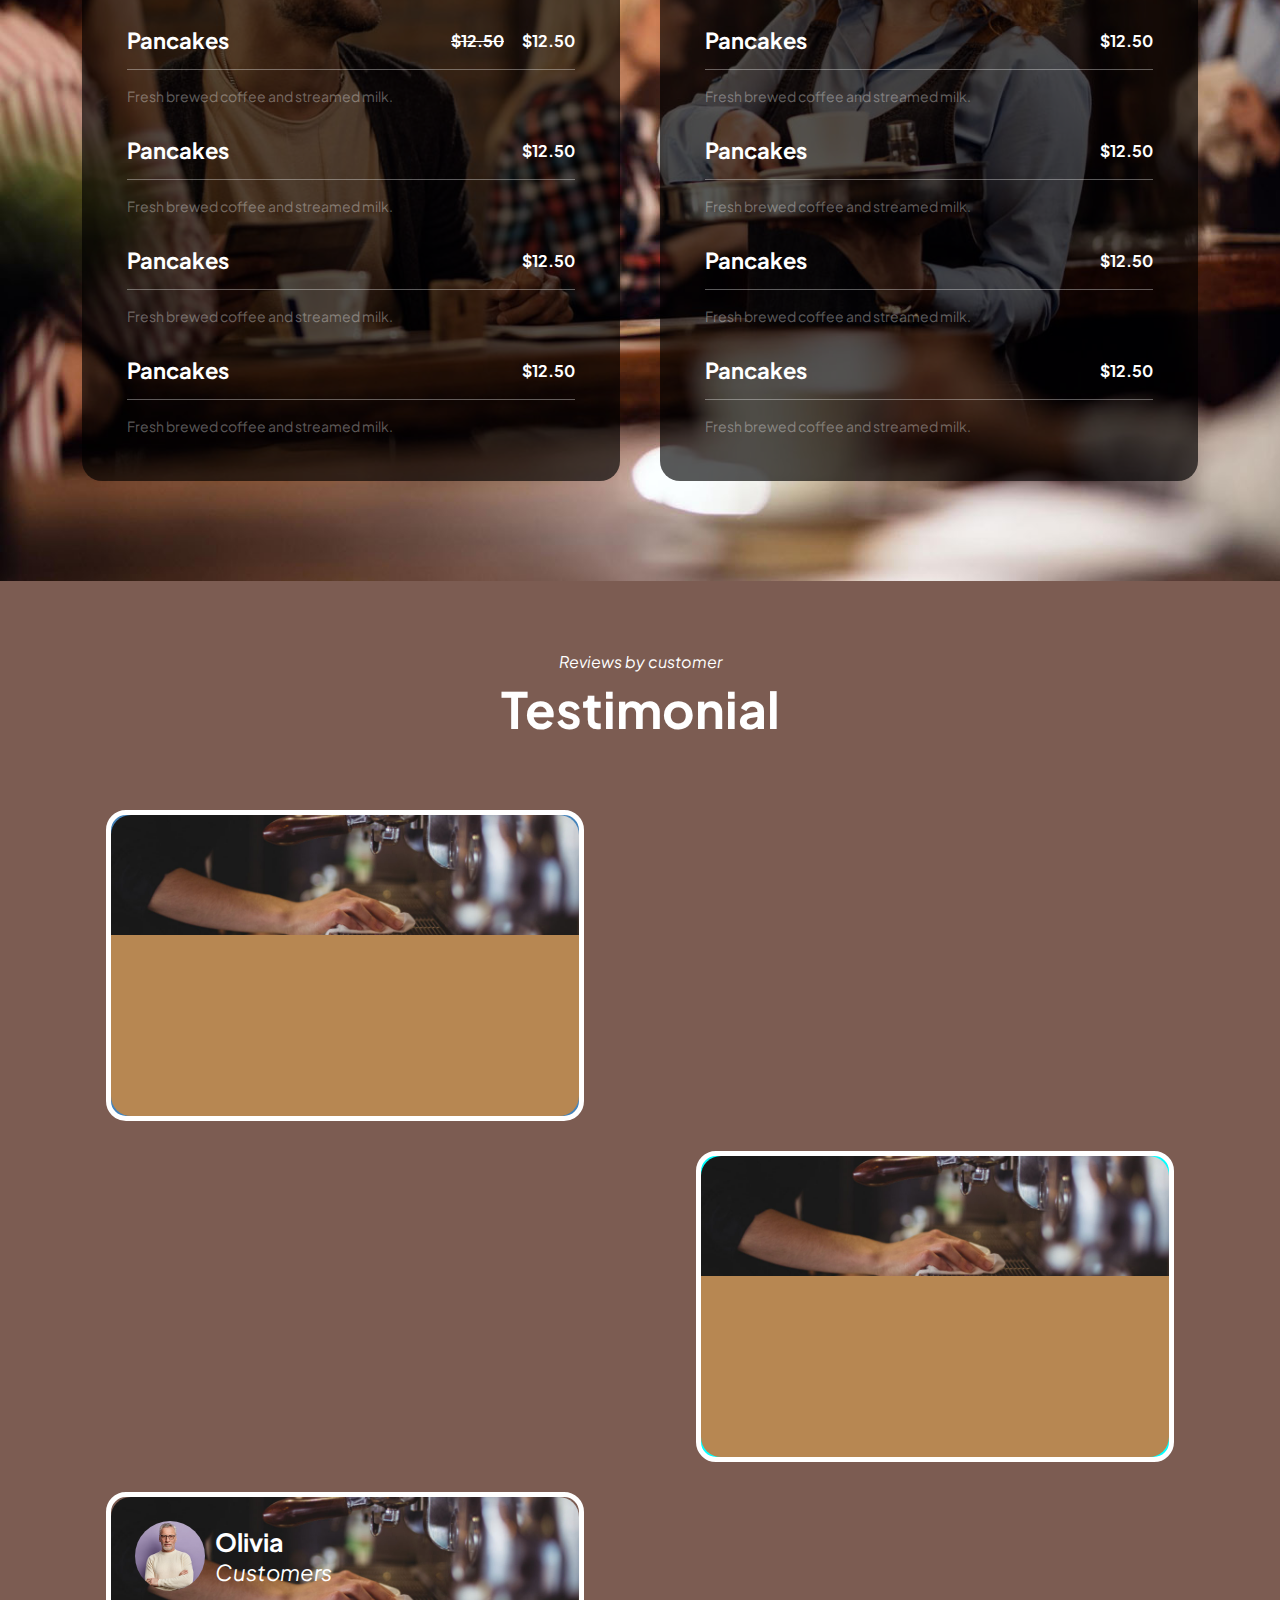
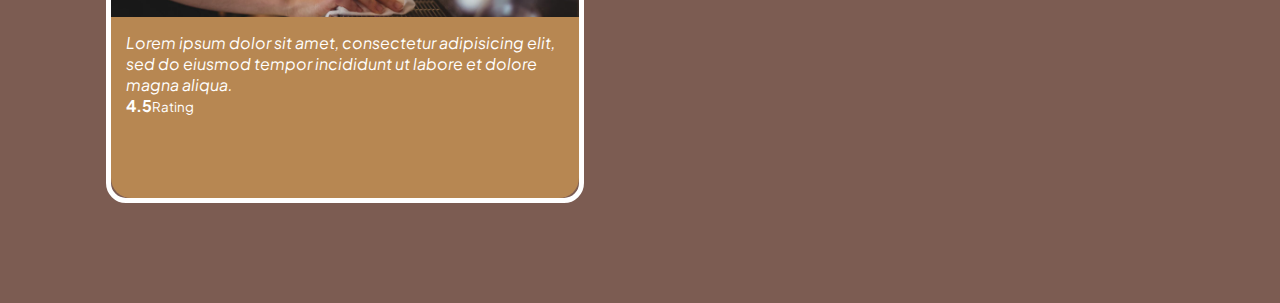
==== commit 91a12832: "review section" ====
--- a/index.html
+++ b/index.html
@@ -79,7 +79,7 @@
     <section class="team">
       <div class="top">
         <em>Creative Baristas</em>
-        <h1 style="font-size: 50px; font-weight: bold;">Meet People</h1>
+        <h1 style="font-size: 50px; font-weight: bold">Meet People</h1>
       </div>
       <div class="card1">
         <div class="teamblockinfo">
@@ -126,5 +126,163 @@
         </div>
       </div>
     </section>
+    <section class="Cafemenu">
+      <div class="Outerlayout">
+        <div class="menuhead">
+          <em>Delicious Menu</em>
+          <h1>Breakfast</h1>
+        </div >
+        <div class="menubody" >
+          <div class="foodname">
+            <h6 style="font-size: 22px;">Pancakes</h6>
+            <strong style="font-size: 16px;">$12.50</strong>
+          </div>
+          <div class="menuitembottom">
+            <small class="description">Fresh brewed coffee and streamed milk.</small>
+          </div>
+        </div>
+        <div class="menubody" >
+          <div class="foodname">
+            <h6 style="font-size: 22px;">Pancakes</h6>
+            <div>
+              <strong style="font-size: 16px; text-decoration: line-through; margin-right: 15px;">$12.50</strong>
+            <strong style="font-size: 16px;">$12.50</strong>
+            </div>
+          </div>
+          <div class="menuitembottom">
+            <small class="description">Fresh brewed coffee and streamed milk.</small>
+          </div>
+        </div>
+        <div class="menubody" >
+          <div class="foodname">
+            <h6 style="font-size: 22px;">Pancakes</h6>
+            <strong style="font-size: 16px;">$12.50</strong>
+          </div>
+          <div class="menuitembottom">
+            <small class="description">Fresh brewed coffee and streamed milk.</small>
+          </div>
+        </div>
+        <div class="menubody" >
+          <div class="foodname">
+            <h6 style="font-size: 22px;">Pancakes</h6>
+            <strong style="font-size: 16px;">$12.50</strong>
+          </div>
+          <div class="menuitembottom">
+            <small class="description">Fresh brewed coffee and streamed milk.</small>
+          </div>
+        </div>
+        <div class="menubody" >
+          <div class="foodname">
+            <h6 style="font-size: 22px;">Pancakes</h6>
+            <strong style="font-size: 16px;">$12.50</strong>
+          </div>
+          <div class="menuitembottom">
+            <small class="description">Fresh brewed coffee and streamed milk.</small>
+          </div>
+        </div>
+      </div>
+      <div class="Outerlayout">
+        <div class="menuhead">
+          <em>Favourite menu</em>
+          <h1>coffee</h1>
+        </div>
+        <div class="menubody" >
+          <div class="foodname">
+            <h6 style="font-size: 22px;">Pancakes</h6>
+            <strong style="font-size: 16px;">$12.50</strong>
+          </div>
+          <div class="menuitembottom">
+            <small class="description">Fresh brewed coffee and streamed milk.</small>
+          </div>
+        </div>
+        <div class="menubody" >
+          <div class="foodname">
+            <h6 style="font-size: 22px;">Pancakes</h6>
+            <strong style="font-size: 16px;">$12.50</strong>
+          </div>
+          <div class="menuitembottom">
+            <small class="description" class="description">Fresh brewed coffee and streamed milk.</small>
+          </div>
+        </div>
+        <div class="menubody" >
+          <div class="foodname">
+            <h6 style="font-size: 22px;">Pancakes</h6>
+            <strong style="font-size: 16px;">$12.50</strong>
+          </div>
+          <div class="menuitembottom">
+            <small class="description">Fresh brewed coffee and streamed milk.</small>
+          </div>
+        </div>
+        <div class="menubody" >
+          <div class="foodname">
+            <h6 style="font-size: 22px;">Pancakes</h6>
+            <strong style="font-size: 16px;">$12.50</strong>
+          </div>
+          <div class="menuitembottom">
+            <small class="description">Fresh brewed coffee and streamed milk.</small>
+          </div>
+        </div>
+        <div class="menubody" >
+          <div class="foodname">
+            <h6 style="font-size: 22px;">Pancakes</h6>
+            <strong style="font-size: 16px;">$12.50</strong>
+          </div>
+          <div class="menuitembottom">
+            <small class="description">Fresh brewed coffee and streamed milk.</small>
+          </div>
+        </div>
+      </div>
+
+    </section>
+    <section class="testimonial">
+      <div class="review">
+        <em>Reviews by customer</em>
+        <h2 style="font-size: 50px; margin-top: 5px;">Testimonial</h2>
+      </div>
+      <div class="reviewslayout">
+        <div class="recard1">
+          <div class="recardbackground"></div>
+          <div class="recarddetails"></div>
+        </div>
+        <div class="recard2"></div>
+        <div class="recard3"></div>
+        <div class="recard4">
+          <div class="recardbackground"></div>
+          <div class="recarddetails"></div>
+        </div>
+        <div class="recard5">
+          <div class="recardbackground">
+              <div class="recardflex">
+                <div class="reimage"></div>
+                <div class="recardname">
+                  <h6 style="font-size: 25px;">Olivia</h6>
+                  <em>Customers</em>
+                </div>
+              </div>
+          </div>
+          <div class="recarddetails">
+            <div class="flex2">
+              <div class="recardcontent">
+                <em>Lorem ipsum dolor sit amet, consectetur adipisicing elit, sed do eiusmod tempor incididunt ut labore et dolore magna aliqua.</em>
+              </div>
+              <div class="rating">
+                <div>
+                  <span><strong>4.5</strong><small>Rating</small><span></span>
+                </div>
+                <div>
+                  <i class="fa-solid fa-star" style="color: #ffffff;"></i>
+                  <i class="fa-solid fa-star" style="color: #ffffff;"></i>
+                  <i class="fa-solid fa-star" style="color: #ffffff;"></i>
+                  <i class="fa-solid fa-star" style="color: #ffffff;"></i>
+                  <i class="fa-regular fa-star"></i>
+                </div>
+            </div>
+              
+            </div>
+          </div>
+        </div>
+        <div class="recard6"></div>
+      </div>
+    </section>
   </body>
 </html>
--- a/index.css
+++ b/index.css
@@ -4,8 +4,8 @@
   padding: 0;
   box-sizing: border-box;
   font-family: "Plus Jakarta Sans", sans-serif;
-  
-}
+}
+
 
 .slider {
   background-image: url("./images/happy-waitress-giving-coffee-customers-while-serving-them-coffee-shop.jpg");
@@ -13,7 +13,7 @@
   width: 100%;
   background-repeat: no-repeat;
   background-size: cover;
-  background-attachment:scroll;
+  background-attachment: scroll;
   /* animation: bgchange 10s linear infinite; */
   animation-name: bgchange;
   animation-direction: alternate-reverse;
@@ -167,43 +167,54 @@
   height: 350px;
   pointer-events: none;
   z-index: -1;
-}
-.aboutsection{
-    background-color: #49290c;
-    height: 120vh;
-    position: relative;
-    overflow-x: hidden;
-    display: flex;
-    flex-direction: row;
-    align-items: center;
-    justify-content:center;
-    padding: 60px;
-    gap: 100px;
-}
-
-
+  transition-property: transform;
+}
+@keyframes rotate{
+    from{
+      transform: rotate(0deg);
+    }
+    to{
+      transform: rotate(360deg);
+    }
+}
+.aboutsection {
+  background-color: #49290c;
+  height: 120vh;
+  position: relative;
+  overflow-x: hidden;
+  display: flex;
+  flex-direction: row;
+  align-items: center;
+  justify-content: center;
+  padding: 60px;
+  gap: 100px;
+}
 .leftview {
   height: 550px;
   width: 500px;
   position: relative;
   border-radius: 15px;
-  background-image: url('./images/barman-with-fruits.jpg');
+  background-image: url("./images/barman-with-fruits.jpg");
   background-size: cover;
   background-position: center;
   background-repeat: no-repeat;
 }
 
 .leftview::after {
-  content: '';
+  content: "";
   position: absolute;
   bottom: 0;
   left: 0;
   width: 100%;
   height: 100%;
-  background: linear-gradient(to top, rgba(188, 108, 37, 1), rgba(0, 0, 0, 0.35));
-  border-radius: 15px;
-}
-.abouttext{
+  background: linear-gradient(
+    to top,
+    rgba(188, 108, 37, 1),
+    rgba(0, 0, 0, 0.35)
+  );
+  border-radius: 15px;
+}
+.abouttext {
   font-family: "Plus Jakarta Sans", sans-serif;
   font-size: 18px;
   font-weight: bold;
@@ -214,10 +225,10 @@
   color: #ffffff;
 }
 
-.rightview{
+.rightview {
   height: 550px;
   width: 500px;
- 
+
   font-family: "Plus Jakarta Sans", sans-serif;
   color: #ffffff;
   display: flex;
@@ -225,65 +236,240 @@
   gap: 25px;
   justify-content: center;
 }
-.rightview p{
+.rightview p {
   line-height: 2;
 }
-.rightview a{
+.rightview a {
   border: 3px solid white;
   color: #ffffff;
   text-decoration: none;
   padding: 15px;
   border-radius: 25px;
 }
-.button2{
+.button2 {
   margin-top: 25px;
 }
-.team{
+.team {
   height: 100vh;
   position: relative;
   background-color: #b78752;
   padding-top: 30px;
   padding-bottom: 50px;
-  padding-left: 50px;
-  padding-right: 50px;
+  padding-left: 100px;
+  padding-right: 100px;
   display: grid;
-  grid-template-columns: repeat(4,1fr);
-  grid-template-rows: 1fr 2fr ;
-  grid-template-areas: 
-  "t t t t"
-  "c1 c2 c3 c4";
+  grid-template-columns: repeat(4, 1fr);
+  grid-template-rows: 1fr 3fr;
+  grid-template-areas:
+    "t t t t"
+    "c1 c2 c3 c4";
   column-gap: 20px;
 }
-.top{
+.top {
   grid-area: t;
   display: flex;
   flex-direction: column;
   justify-content: center;
   align-items: center;
   color: #ffffff;
-  padding-top: 40px;
-}
-.card1{
+  padding-bottom: 20px;
+}
+.card1 {
   grid-area: c1;
   position: relative;
-  background-image: url(./images/team/portrait-elegant-old-man-wearing-suit.jpg);
-  background-size: cover;
-  padding: 0 12px;
-  border-radius: 15px;
-}
-.card1::after{
+  border-radius: 15px;
+  overflow: hidden;
+}
+.card1::before{
   content: '';
   position: absolute;
+  z-index: 1;
+  background-image:url(./images/team/portrait-elegant-old-man-wearing-suit.jpg) ;
+  top: 0;
+  bottom: 0;
+  left: 0;
+  right: 0;
+  background-position: center;
+  background-repeat: no-repeat;
+  background-size: cover;
+  transition: transform 0.3s ease-in-out;
+}
+.card1:hover::before{
+  transform: scale(1.1);
+}
+.card1::after {
+  content: "";
+  position: absolute;
   z-index: 2;
   top: 0;
   right: 0;
   bottom: 0;
   left: 0;
   padding: 30px;
-  background: linear-gradient(to bottom, rgba(0, 0, 0, 0.35), rgba(188, 108, 37, 1));
-  border-radius: 15px;
-}
-.teamblockinfo{
+  background: linear-gradient(
+    to bottom,
+    rgba(0, 0, 0, 0.35),
+    rgba(188, 108, 37, 1)
+  );
+  border-radius: 15px;
+}
+.card1 {
+  grid-area: c1;
+  position: relative;
+  border-radius: 15px;
+  overflow: hidden;
+}
+.card1::before{
+  content: '';
+  position: absolute;
+  z-index: 1;
+  background-image:url(./images/team/portrait-elegant-old-man-wearing-suit.jpg) ;
+  top: 0;
+  bottom: 0;
+  left: 0;
+  right: 0;
+  background-position: center;
+  background-repeat: no-repeat;
+  background-size: cover;
+  transition: transform 0.3s ease-in-out;
+}
+.card1:hover::before{
+  transform: scale(1.1);
+}
+.card1::after {
+  content: "";
+  position: absolute;
+  z-index: 2;
+  top: 0;
+  right: 0;
+  bottom: 0;
+  left: 0;
+  padding: 30px;
+  background: linear-gradient(
+    to bottom,
+    rgba(0, 0, 0, 0.35),
+    rgba(188, 108, 37, 1)
+  );
+  border-radius: 15px;
+}
+.card2 {
+  grid-area: c2;
+  position: relative;
+  border-radius: 15px;
+  overflow: hidden;
+}
+.card2::before{
+  content: '';
+  position: absolute;
+  z-index: 1;
+  background-image:url(./images/team/cute-korean-barista-girl-pouring-coffee-prepare-filter-batch-brew-pour-working-cafe.jpg) ;
+  top: 0;
+  bottom: 0;
+  left: 0;
+  right: 0;
+  background-position: center;
+  background-repeat: no-repeat;
+  background-size: cover;
+  transition: transform 0.3s ease-in-out;
+}
+.card2:hover::before{
+  transform: scale(1.1);
+}
+.card2::after {
+  content: "";
+  position: absolute;
+  z-index: 2;
+  top: 0;
+  right: 0;
+  bottom: 0;
+  left: 0;
+  padding: 30px;
+  background: linear-gradient(
+    to bottom,
+    rgba(0, 0, 0, 0.35),
+    rgba(188, 108, 37, 1)
+  );
+  border-radius: 15px;
+}
+.card3 {
+  grid-area: c3;
+  position: relative;
+  border-radius: 15px;
+  overflow: hidden;
+}
+.card3::before{
+  content: '';
+  position: absolute;
+  z-index: 1;
+  background-image:url(./images/team/small-business-owner-drinking-coffee.jpg) ;
+  top: 0;
+  bottom: 0;
+  left: 0;
+  right: 0;
+  background-position: center;
+  background-repeat: no-repeat;
+  background-size: cover;
+  transition: transform 0.3s ease-in-out;
+}
+.card3:hover::before{
+  transform: scale(1.1);
+}
+.card3::after {
+  content: "";
+  position: absolute;
+  z-index: 2;
+  top: 0;
+  right: 0;
+  bottom: 0;
+  left: 0;
+  padding: 30px;
+  background: linear-gradient(
+    to bottom,
+    rgba(0, 0, 0, 0.35),
+    rgba(188, 108, 37, 1)
+  );
+  border-radius: 15px;
+}
+.card4 {
+  grid-area: c4;
+  position: relative;
+  border-radius: 15px;
+  overflow: hidden;
+}
+.card4::before{
+  content: '';
+  position: absolute;
+  z-index: 1;
+  background-image:url(./images/team/smiley-business-woman-working-cashier.jpg) ;
+  top: 0;
+  bottom: 0;
+  left: 0;
+  right: 0;
+  background-position: center;
+  background-repeat: no-repeat;
+  background-size: cover;
+  transition: transform 0.3s ease-in-out;
+}
+.card4:hover::before{
+  transform: scale(1.1);
+}
+.card4::after {
+  content: "";
+  position: absolute;
+  z-index: 2;
+  top: 0;
+  right: 0;
+  bottom: 0;
+  left: 0;
+  padding: 30px;
+  background: linear-gradient(
+    to bottom,
+    rgba(0, 0, 0, 0.35),
+    rgba(188, 108, 37, 1)
+  );
+  border-radius: 15px;
+}
+.teamblockinfo {
   position: absolute;
   padding: 20px;
   display: grid;
@@ -294,103 +480,203 @@
   grid-template-rows: 3fr 1fr;
   z-index: 50;
 }
-.teaminfo{
+.teaminfo {
   margin-top: 200px;
   display: grid;
   grid-template-columns: 2fr 1fr;
   color: rgb(255 255 255);
   font-size: 20px;
-  align-items:flex-end;
-}
-.teamsubject{
+  align-items: flex-end;
+}
+.teamsubject {
   color: rgb(255 255 255);
   font-size: 20px;
   display: flex;
   align-items: center;
   padding: 10px;
 }
-.name{
+.name {
   font-size: 28px;
   font-weight: 700;
   text-align: start;
   padding-left: 10px;
 }
-.tag{
-  position: relative;
-  background-color: #BC6C25;
+.tag {
+  position: relative;
+  background-color: #bc6c25;
   font: 2px;
 }
-.tag::before{
-  content: '';
+.tag::before {
+  content: "";
   position: absolute;
   top: 0;
   bottom: 0;
   left: -12px;
   border-top: 10px solid transparent;
   border-bottom: 13px solid transparent;
-  border-right: 13px solid #BC6C25;
-  ;
-}
-.card2::after{
-  content: '';
-  position: absolute;
-  z-index: 2;
-  top: 0;
-  right: 0;
-  bottom: 0;
-  left: 0;
-  padding: 30px;
-  background: linear-gradient(to bottom, rgba(0, 0, 0, 0.35), rgba(188, 108, 37, 1));
-  border-radius: 15px;
-}
-.card3::after{
-  content: '';
-  position: absolute;
-  z-index: 2;
-  top: 0;
-  right: 0;
-  bottom: 0;
-  left: 0;
-  padding: 30px;
-  background: linear-gradient(to bottom, rgba(0, 0, 0, 0.35), rgba(188, 108, 37, 1));
-  border-radius: 15px;
-}
-.card4::after{
-  content: '';
-  position: absolute;
-  z-index: 2;
-  top: 0;
-  right: 0;
-  bottom: 0;
-  left: 0;
-  padding: 30px;
-  background: linear-gradient(to bottom, rgba(0, 0, 0, 0.35), rgba(188, 108, 37, 1));
-  border-radius: 15px;
-}
-/* .card1:hover{
- 
-} */
-.card2{
-  grid-area: c2;
-  position: relative;
-  background-image: url(./images/team/cute-korean-barista-girl-pouring-coffee-prepare-filter-batch-brew-pour-working-cafe.jpg);
-  background-size: cover;
-  padding: 0 12px;
-  border-radius: 15px;
-}
-.card3{
-  grid-area: c3;
-  position: relative;
-  background-image: url(./images/team/small-business-owner-drinking-coffee.jpg);
-  background-size: cover;
-  padding: 0 12px;
-  border-radius: 15px;
-}
-.card4{
-  grid-area: c4;
-  position: relative;
-  background-image: url(./images/team/smiley-business-woman-working-cashier.jpg);
-  background-size: cover;
-  padding: 0 12px;
-  border-radius: 15px;
-}
+  border-right: 13px solid #bc6c25;
+}
+.Cafemenu{
+  background-color: #000000;
+  position: relative;
+  overflow-x: hidden;
+  background-image: url(./images/happy-waitress-giving-coffee-customers-while-serving-them-coffee-shop.jpg);
+  background-repeat: no-repeat;
+  background-size: cover;
+  padding-top: 100px;
+  padding-bottom: 100px;
+  display: flex;
+  align-items: center;
+  justify-content: center;
+  gap: 40px;
+  color: #ffffff;
+}
+.Outerlayout{
+background-color: rgba(0, 0, 0, 0.65);
+background-size: cover;
+background-repeat: no-repeat;
+background-position: center;
+padding: 45px;
+display: flex;
+flex-direction: column;
+gap: 30px;
+width: 42%;
+border-radius: 20px;
+}
+.foodname{
+  display: flex;
+  justify-content: space-between;
+  margin-bottom: 15px;
+  border-bottom:1px solid rgba(255, 255, 255, 0.35) ;
+  padding-bottom: 15px;
+  align-items: center;
+}
+.description{
+
+  color:rgba(255, 255, 255, 0.35);
+  
+  font-size: 14px;
+}
+.menuhead{
+  text-align: center ;
+}
+.testimonial{
+  
+  width: 100%;
+  background-color: #7c5c52;
+  padding-left:50px ;
+  padding-right: 50px;
+  padding-bottom: 100px;
+}
+.review{
+  text-align: center;
+  padding: 70px;
+  color: white;
+}
+.reviewslayout{
+  display: grid;
+  grid-template-columns:repeat(2,1fr);
+  grid-template-rows: repeat(3,1fr);
+  grid-template-areas: 
+  "r1 r2"
+  "r3 r4"
+  "r5 r6" ;
+  justify-items: center;
+  row-gap: 30px;
+  }
+.recard1{
+  height: 311px;
+  width: 478px;
+  grid-area: r1;
+  background-color: rgb(68, 131, 186);
+  border-radius: 20px;
+  border: 5px solid white;
+}
+.recard2{
+  grid-area: r2;
+  height: 311px;
+  width: 478px;
+  
+}
+.recard3{
+  grid-area: r3;
+  height: 311px;
+  width: 478px;
+  
+}
+.recard4{
+  grid-area: r4;
+  height: 311px;
+  width: 478px;
+  background-color: aqua;
+  border-radius: 20px;
+  border: 5px solid white;
+}
+.recard5{
+  grid-area: r5;
+  height: 311px;
+  width: 478px;
+  border-radius: 20px;
+  border: 5px solid white;
+  display: flex;
+  flex-direction: column;
+  color: #ffffff;
+}
+.recard6{
+  grid-area: r6;
+  height: 311px;
+  width: 478px;
+}
+.recardbackground{
+  position: relative;
+  background: url(./images/mid-section-waitress-wiping-espresso-machine-with-napkin-cafa-c.jpg);
+  height: 40%;
+  background-position: center;
+  background-size: cover;
+  border-top-left-radius: 20px;
+  border-top-right-radius: 20px;
+}
+
+.recarddetails{
+  position: relative;
+  background-color: #b78752;
+  height: 60%;
+  border-bottom-left-radius: 20px;
+  border-bottom-right-radius: 20px;
+  color: #ffffff;
+}
+.recardflex{
+    position: absolute;
+    display: flex;
+    margin: 1.5rem;
+    align-items: center;
+    gap: 10px;
+}
+.reimage{
+  background-image: url(./images/reviews/senior-man-white-sweater-eyeglasses.jpg);
+  height: 70px;
+  width: 70px;
+  background-position: center;
+  background-repeat: no-repeat;
+  background-size: cover;
+  border-radius: 90px;
+  
+}
+.recardname{
+  font-size: 22px;
+}
+.recardcontent{
+  width: 100%;
+  
+  
+}
+.rating{
+  display: flex;
+  justify-content: space-between;
+}
+.flex2{
+  position: absolute;
+  display: flex;
+  flex-direction: column;
+  margin: 15px;
+}
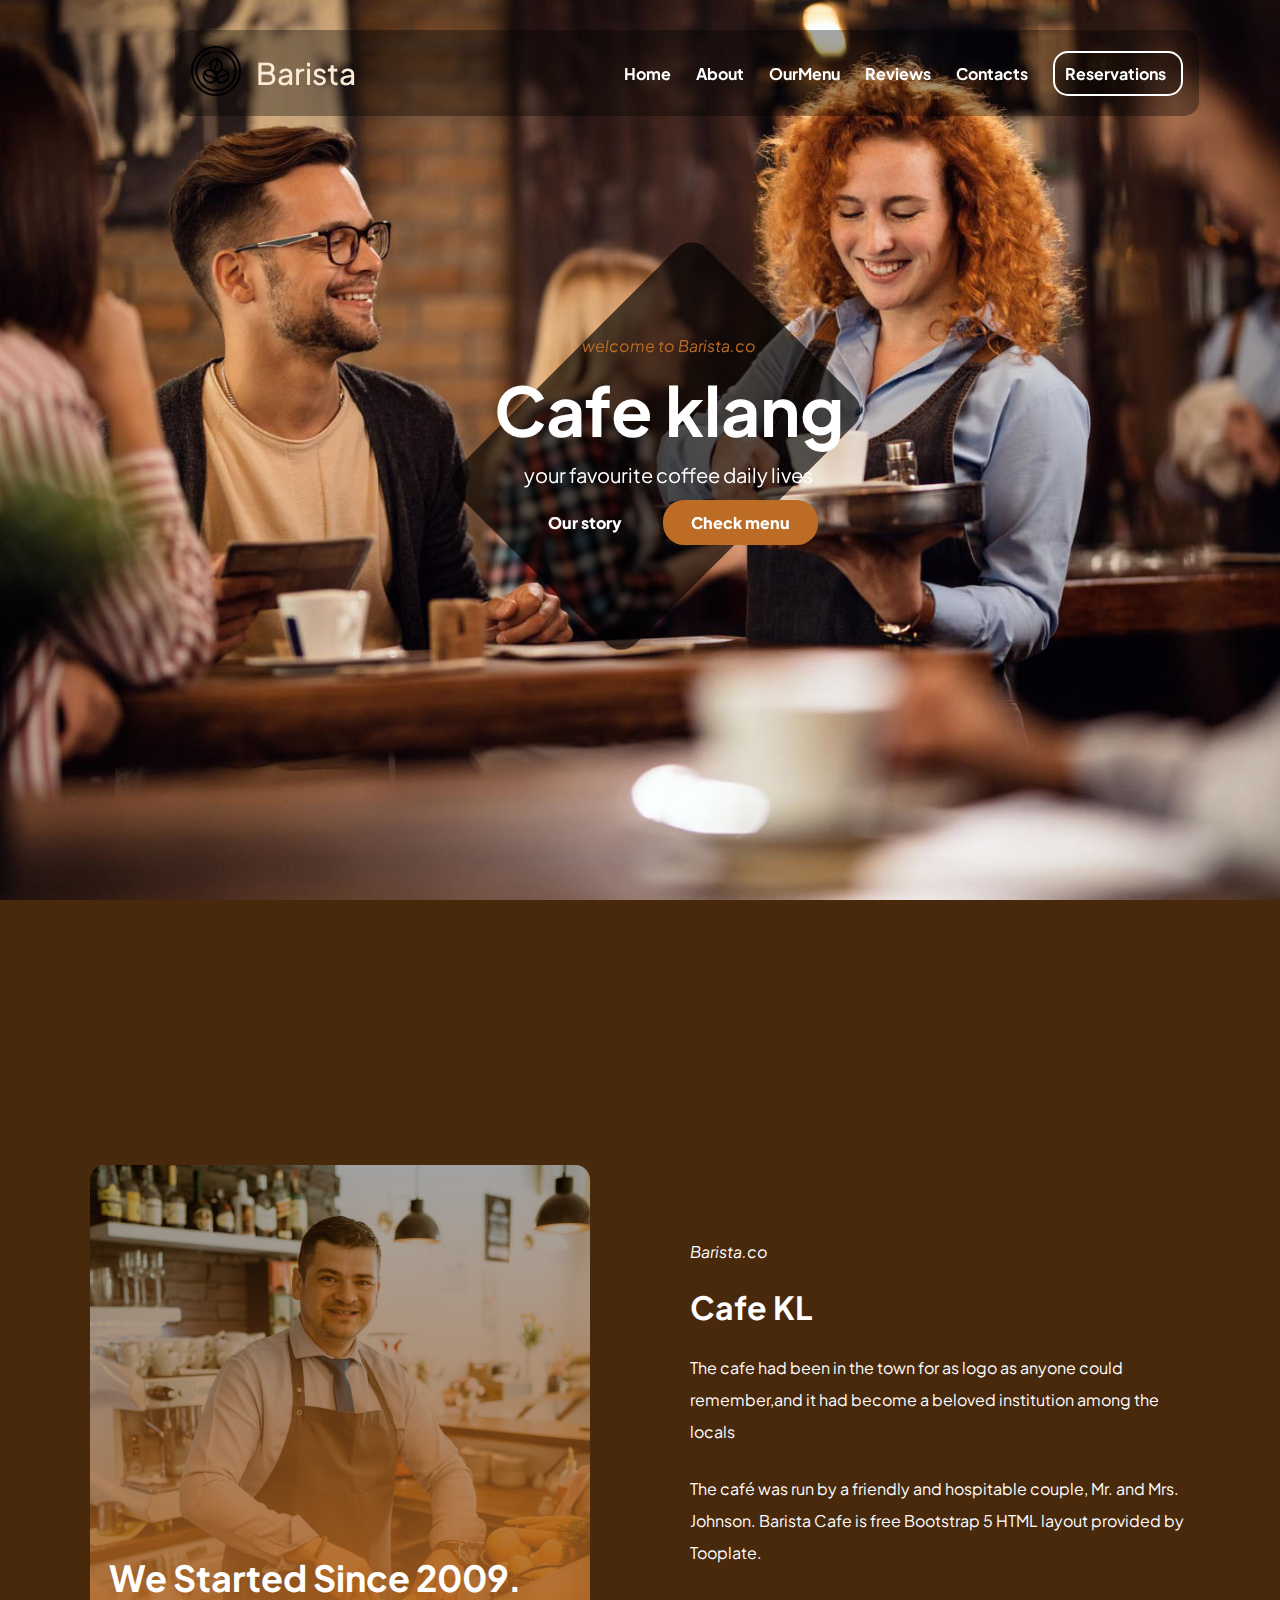
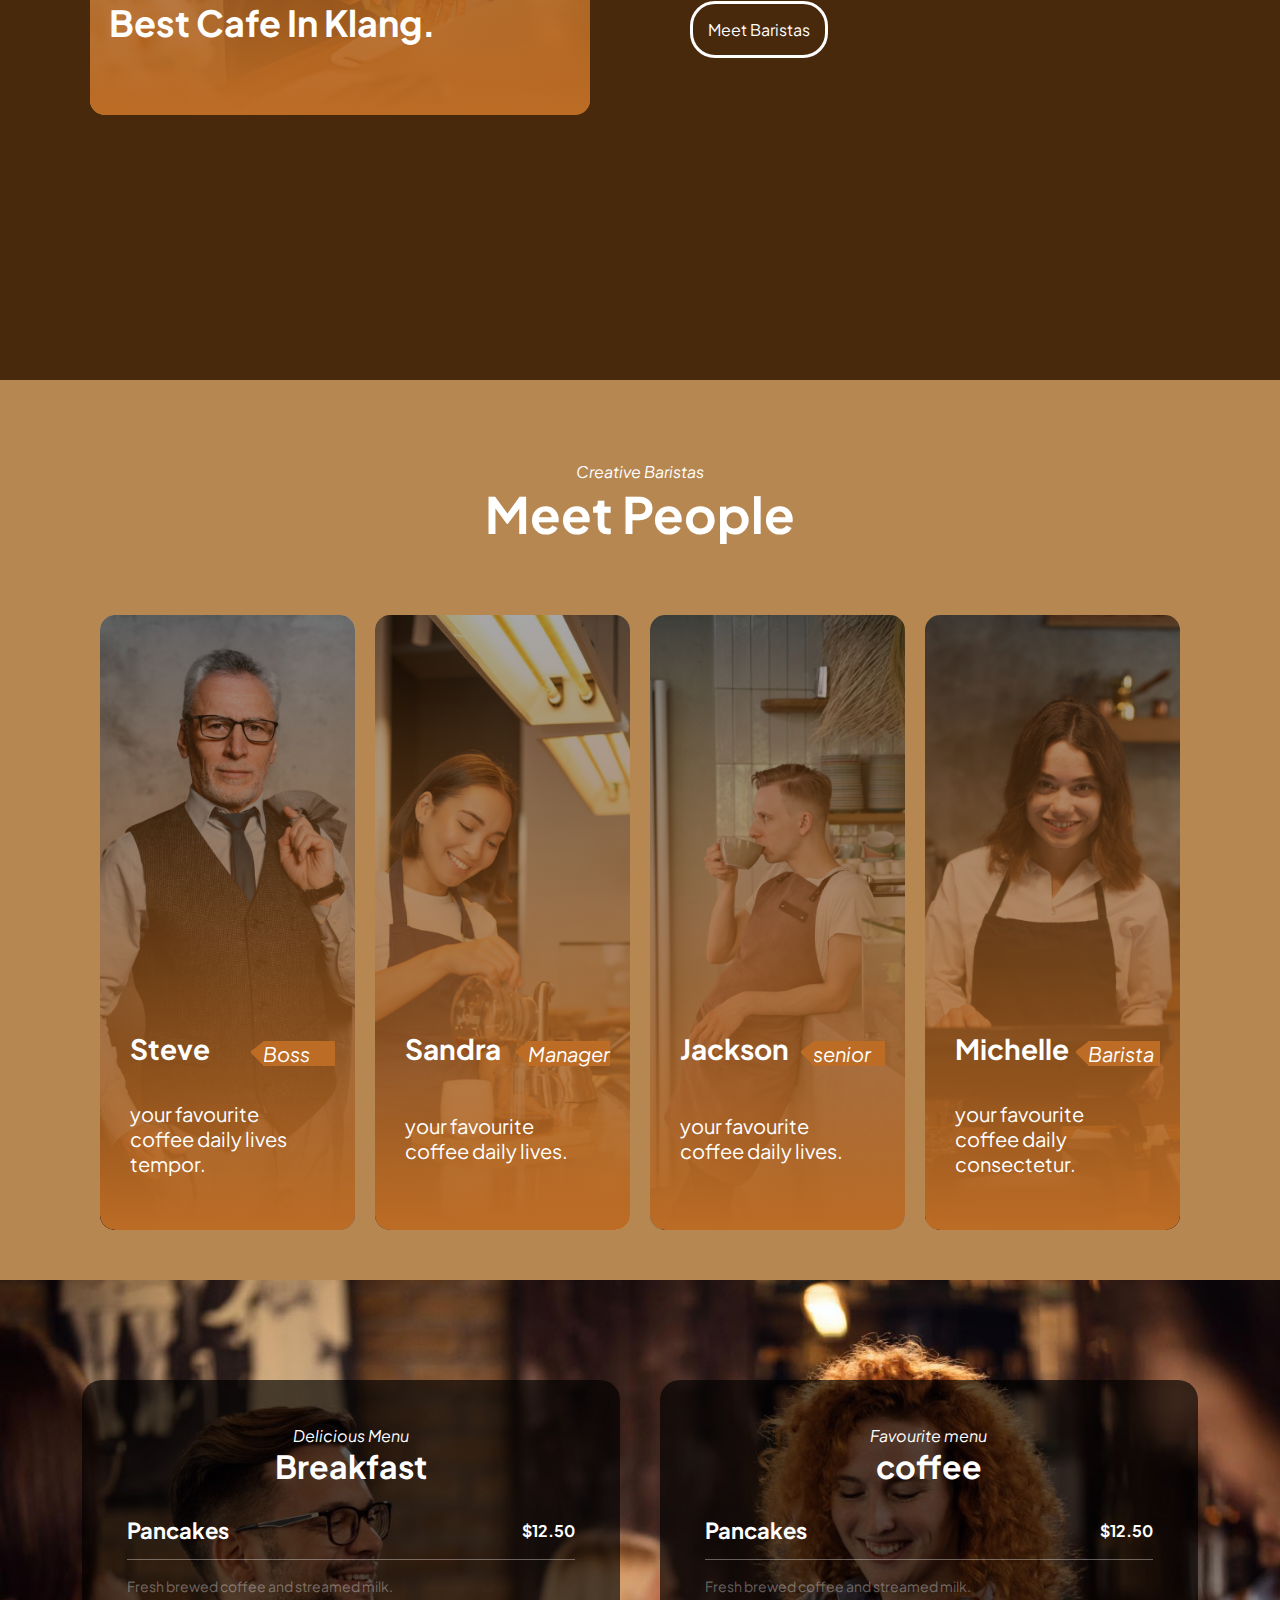
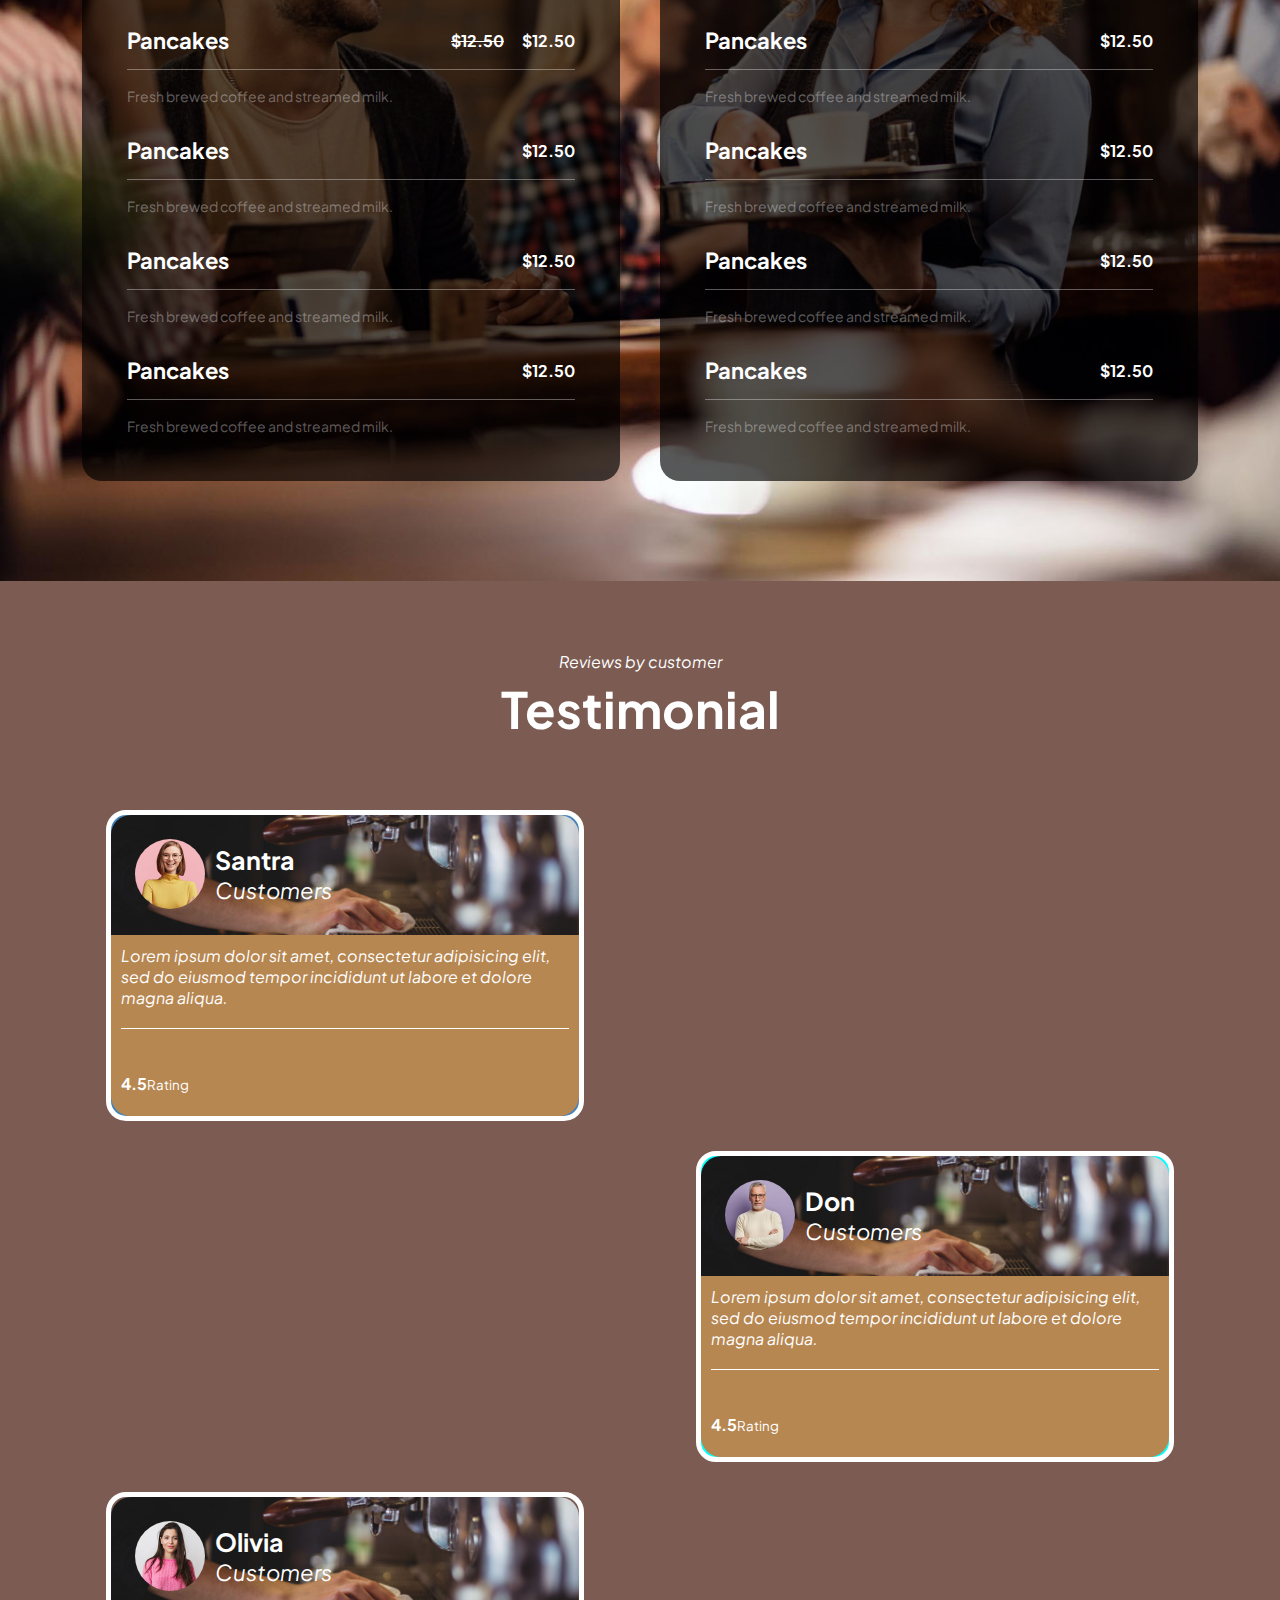
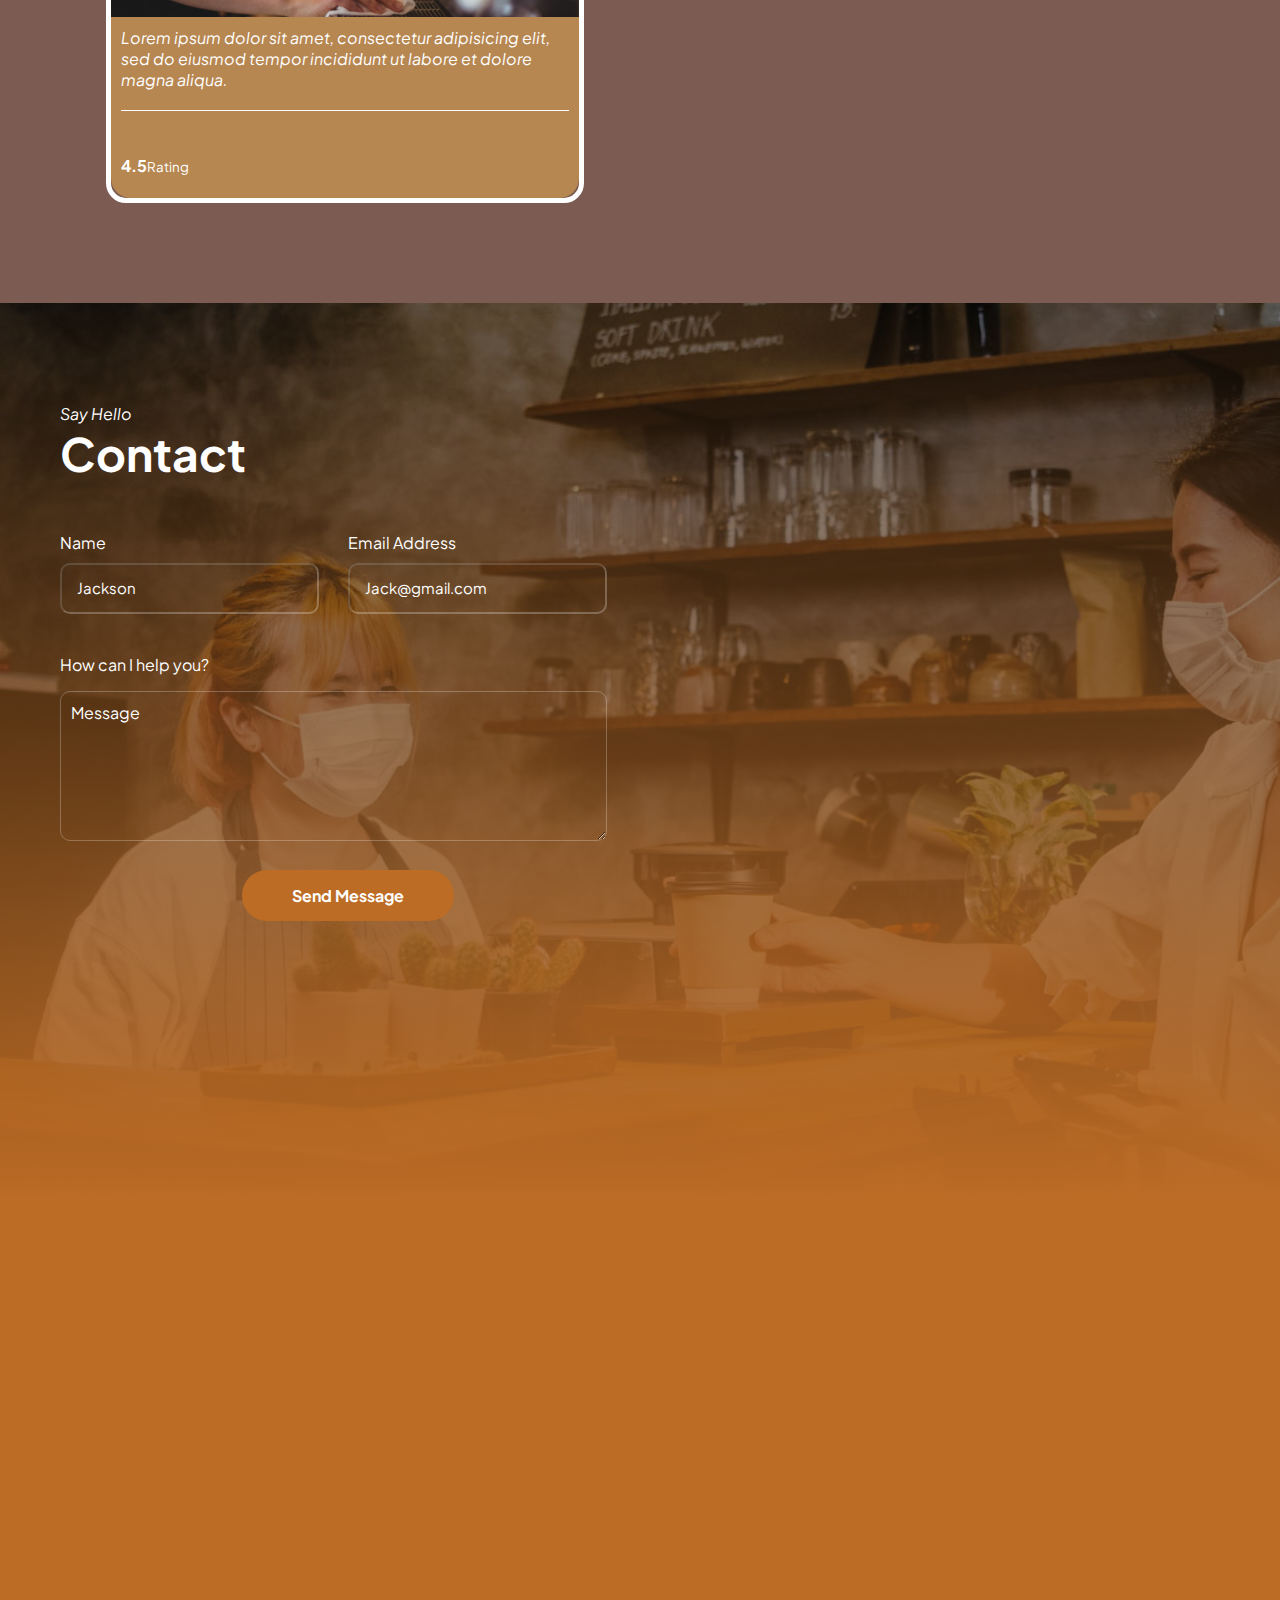
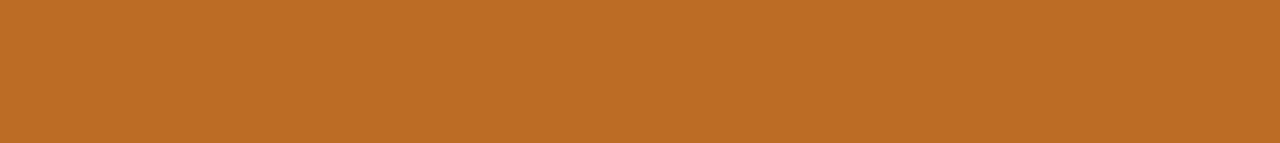
==== commit 957e9e5e: "review section" ====
--- a/index.html
+++ b/index.html
@@ -241,19 +241,73 @@
       </div>
       <div class="reviewslayout">
         <div class="recard1">
-          <div class="recardbackground"></div>
-          <div class="recarddetails"></div>
+          <div class="recardbackground">
+            <div class="recardflex">
+              <div class="reimage1"></div>
+              <div class="recardname">
+                <h6 style="font-size: 25px;">Santra</h6>
+                <em>Customers</em>
+              </div>
+            </div>
+        </div>
+        <div class="recarddetails">
+          <div class="flex2">
+            <div class="recardcontent">
+              <em>Lorem ipsum dolor sit amet, consectetur adipisicing elit, sed do eiusmod tempor incididunt ut labore et dolore magna aliqua.</em>
+            </div>
+            <div class="rating">
+              <div>
+                <span><strong>4.5</strong><small>Rating</small><span></span>
+              </div>
+              <div>
+                <i class="fa-solid fa-star" style="color: #ffffff;"></i>
+                <i class="fa-solid fa-star" style="color: #ffffff;"></i>
+                <i class="fa-solid fa-star" style="color: #ffffff;"></i>
+                <i class="fa-solid fa-star" style="color: #ffffff;"></i>
+                <i class="fa-regular fa-star"></i>
+              </div>
+          </div>
+            
+          </div>
+        </div>
         </div>
         <div class="recard2"></div>
         <div class="recard3"></div>
         <div class="recard4">
-          <div class="recardbackground"></div>
-          <div class="recarddetails"></div>
+          <div class="recardbackground">
+            <div class="recardflex">
+              <div class="reimage2"></div>
+              <div class="recardname">
+                <h6 style="font-size: 25px;">Don</h6>
+                <em>Customers</em>
+              </div>
+            </div>
+        </div>
+        <div class="recarddetails">
+          <div class="flex2">
+            <div class="recardcontent">
+              <em>Lorem ipsum dolor sit amet, consectetur adipisicing elit, sed do eiusmod tempor incididunt ut labore et dolore magna aliqua.</em>
+            </div>
+            <div class="rating">
+              <div>
+                <span><strong>4.5</strong><small>Rating</small><span></span>
+              </div>
+              <div>
+                <i class="fa-solid fa-star" style="color: #ffffff;"></i>
+                <i class="fa-solid fa-star" style="color: #ffffff;"></i>
+                <i class="fa-solid fa-star" style="color: #ffffff;"></i>
+                <i class="fa-solid fa-star" style="color: #ffffff;"></i>
+                <i class="fa-regular fa-star"></i>
+              </div>
+          </div>
+            
+          </div>
+        </div>
         </div>
         <div class="recard5">
           <div class="recardbackground">
               <div class="recardflex">
-                <div class="reimage"></div>
+                <div class="reimage3"></div>
                 <div class="recardname">
                   <h6 style="font-size: 25px;">Olivia</h6>
                   <em>Customers</em>
@@ -284,5 +338,42 @@
         <div class="recard6"></div>
       </div>
     </section>
+    <section class="contactus">
+      <div class="contactoverlay">
+        <div class="contact">
+          <div>
+            <em style="font-size: 16px;">Say Hello</em>
+            <h2 style="font-size: 46px;">Contact</h2>
+          </div>
+          <div class="flex3">
+            <div class="form">
+              <div class="name_email">
+                <div class="username">
+                  <label for="Name">Name</label> <br>
+                  <input type="text" placeholder="Jackson" class="inputbox">
+                  </div>
+                  <div class="email">
+                    <label for="Email">Email Address</label> <br>
+                  <input type="email" placeholder="Jack@gmail.com" class="inputbox">
+                  </div>
+              </div>
+              <div>
+                <label for="message">How can I help you?</label><br>
+                <textarea name="message" id="message" class="messagebox" placeholder="Message"></textarea>
+              </div>
+              <div style="text-align: center;">
+                <a href="#"class="sendmessage" >Send Message</a>
+              </div>
+            </div>
+            <div class="Map">
+              <iframe src="https://www.google.com/maps/embed?pb=!1m18!1m12!1m3!1d3949.139676761888!2d77.42837677449164!3d8.188681601577365!2m3!1f0!2f0!3f0!3m2!1i1024!2i768!4f13.1!3m3!1m2!1s0x3b04f0dac87385e3%3A0x360b5a2f4fa023f1!2sMATT%20ENGINEERING%20SOLUTIONS!5e0!3m2!1sen!2sin!4v1723277804967!5m2!1sen!2sin" width="600" height="450" style="border:0;" allowfullscreen="" loading="lazy" referrerpolicy="no-referrer-when-downgrade" class="mapsize"></iframe>
+            </div>
+          </div>
+        </div>
+      </div>
+    </section>
+    <section class="footer">
+      
+    </section>
   </body>
 </html>
--- a/index.css
+++ b/index.css
@@ -5,7 +5,6 @@
   box-sizing: border-box;
   font-family: "Plus Jakarta Sans", sans-serif;
 }
-
 
 .slider {
   background-image: url("./images/happy-waitress-giving-coffee-customers-while-serving-them-coffee-shop.jpg");
@@ -169,13 +168,13 @@
   z-index: -1;
   transition-property: transform;
 }
-@keyframes rotate{
-    from{
-      transform: rotate(0deg);
-    }
-    to{
-      transform: rotate(360deg);
-    }
+@keyframes rotate {
+  from {
+    transform: rotate(0deg);
+  }
+  to {
+    transform: rotate(360deg);
+  }
 }
 .aboutsection {
   background-color: #49290c;
@@ -280,11 +279,11 @@
   border-radius: 15px;
   overflow: hidden;
 }
-.card1::before{
-  content: '';
+.card1::before {
+  content: "";
   position: absolute;
   z-index: 1;
-  background-image:url(./images/team/portrait-elegant-old-man-wearing-suit.jpg) ;
+  background-image: url(./images/team/portrait-elegant-old-man-wearing-suit.jpg);
   top: 0;
   bottom: 0;
   left: 0;
@@ -294,7 +293,7 @@
   background-size: cover;
   transition: transform 0.3s ease-in-out;
 }
-.card1:hover::before{
+.card1:hover::before {
   transform: scale(1.1);
 }
 .card1::after {
@@ -319,11 +318,11 @@
   border-radius: 15px;
   overflow: hidden;
 }
-.card1::before{
-  content: '';
+.card1::before {
+  content: "";
   position: absolute;
   z-index: 1;
-  background-image:url(./images/team/portrait-elegant-old-man-wearing-suit.jpg) ;
+  background-image: url(./images/team/portrait-elegant-old-man-wearing-suit.jpg);
   top: 0;
   bottom: 0;
   left: 0;
@@ -333,7 +332,7 @@
   background-size: cover;
   transition: transform 0.3s ease-in-out;
 }
-.card1:hover::before{
+.card1:hover::before {
   transform: scale(1.1);
 }
 .card1::after {
@@ -358,11 +357,11 @@
   border-radius: 15px;
   overflow: hidden;
 }
-.card2::before{
-  content: '';
+.card2::before {
+  content: "";
   position: absolute;
   z-index: 1;
-  background-image:url(./images/team/cute-korean-barista-girl-pouring-coffee-prepare-filter-batch-brew-pour-working-cafe.jpg) ;
+  background-image: url(./images/team/cute-korean-barista-girl-pouring-coffee-prepare-filter-batch-brew-pour-working-cafe.jpg);
   top: 0;
   bottom: 0;
   left: 0;
@@ -372,7 +371,7 @@
   background-size: cover;
   transition: transform 0.3s ease-in-out;
 }
-.card2:hover::before{
+.card2:hover::before {
   transform: scale(1.1);
 }
 .card2::after {
@@ -397,11 +396,11 @@
   border-radius: 15px;
   overflow: hidden;
 }
-.card3::before{
-  content: '';
+.card3::before {
+  content: "";
   position: absolute;
   z-index: 1;
-  background-image:url(./images/team/small-business-owner-drinking-coffee.jpg) ;
+  background-image: url(./images/team/small-business-owner-drinking-coffee.jpg);
   top: 0;
   bottom: 0;
   left: 0;
@@ -411,7 +410,7 @@
   background-size: cover;
   transition: transform 0.3s ease-in-out;
 }
-.card3:hover::before{
+.card3:hover::before {
   transform: scale(1.1);
 }
 .card3::after {
@@ -436,11 +435,11 @@
   border-radius: 15px;
   overflow: hidden;
 }
-.card4::before{
-  content: '';
+.card4::before {
+  content: "";
   position: absolute;
   z-index: 1;
-  background-image:url(./images/team/smiley-business-woman-working-cashier.jpg) ;
+  background-image: url(./images/team/smiley-business-woman-working-cashier.jpg);
   top: 0;
   bottom: 0;
   left: 0;
@@ -450,7 +449,7 @@
   background-size: cover;
   transition: transform 0.3s ease-in-out;
 }
-.card4:hover::before{
+.card4:hover::before {
   transform: scale(1.1);
 }
 .card4::after {
@@ -516,7 +515,7 @@
   border-bottom: 13px solid transparent;
   border-right: 13px solid #bc6c25;
 }
-.Cafemenu{
+.Cafemenu {
   background-color: #000000;
   position: relative;
   overflow-x: hidden;
@@ -531,60 +530,59 @@
   gap: 40px;
   color: #ffffff;
 }
-.Outerlayout{
-background-color: rgba(0, 0, 0, 0.65);
-background-size: cover;
-background-repeat: no-repeat;
-background-position: center;
-padding: 45px;
-display: flex;
-flex-direction: column;
-gap: 30px;
-width: 42%;
-border-radius: 20px;
-}
-.foodname{
+.Outerlayout {
+  background-color: rgba(0, 0, 0, 0.65);
+  background-size: cover;
+  background-repeat: no-repeat;
+  background-position: center;
+  padding: 45px;
+  display: flex;
+  flex-direction: column;
+  gap: 30px;
+  width: 42%;
+  border-radius: 20px;
+}
+.foodname {
   display: flex;
   justify-content: space-between;
   margin-bottom: 15px;
-  border-bottom:1px solid rgba(255, 255, 255, 0.35) ;
+  border-bottom: 1px solid rgba(255, 255, 255, 0.35);
   padding-bottom: 15px;
   align-items: center;
 }
-.description{
-
-  color:rgba(255, 255, 255, 0.35);
-  
+.description {
+  color: rgba(255, 255, 255, 0.35);
+
   font-size: 14px;
 }
-.menuhead{
-  text-align: center ;
-}
-.testimonial{
-  
+.menuhead {
+  text-align: center;
+}
+.testimonial {
   width: 100%;
   background-color: #7c5c52;
-  padding-left:50px ;
+  padding-left: 50px;
   padding-right: 50px;
   padding-bottom: 100px;
 }
-.review{
+.review {
   text-align: center;
   padding: 70px;
   color: white;
 }
-.reviewslayout{
+.reviewslayout {
   display: grid;
-  grid-template-columns:repeat(2,1fr);
-  grid-template-rows: repeat(3,1fr);
-  grid-template-areas: 
-  "r1 r2"
-  "r3 r4"
-  "r5 r6" ;
+  grid-template-columns: repeat(2, 1fr);
+  grid-template-rows: repeat(3, 1fr);
+  grid-template-areas:
+    "r1 r2"
+    "r3 r4"
+    "r5 r6";
   justify-items: center;
   row-gap: 30px;
-  }
-.recard1{
+  color: #ffffff;
+}
+.recard1 {
   height: 311px;
   width: 478px;
   grid-area: r1;
@@ -592,19 +590,17 @@
   border-radius: 20px;
   border: 5px solid white;
 }
-.recard2{
+.recard2 {
   grid-area: r2;
   height: 311px;
   width: 478px;
-  
-}
-.recard3{
+}
+.recard3 {
   grid-area: r3;
   height: 311px;
   width: 478px;
-  
-}
-.recard4{
+}
+.recard4 {
   grid-area: r4;
   height: 311px;
   width: 478px;
@@ -612,7 +608,7 @@
   border-radius: 20px;
   border: 5px solid white;
 }
-.recard5{
+.recard5 {
   grid-area: r5;
   height: 311px;
   width: 478px;
@@ -622,12 +618,12 @@
   flex-direction: column;
   color: #ffffff;
 }
-.recard6{
+.recard6 {
   grid-area: r6;
   height: 311px;
   width: 478px;
 }
-.recardbackground{
+.recardbackground {
   position: relative;
   background: url(./images/mid-section-waitress-wiping-espresso-machine-with-napkin-cafa-c.jpg);
   height: 40%;
@@ -637,7 +633,7 @@
   border-top-right-radius: 20px;
 }
 
-.recarddetails{
+.recarddetails {
   position: relative;
   background-color: #b78752;
   height: 60%;
@@ -645,14 +641,23 @@
   border-bottom-right-radius: 20px;
   color: #ffffff;
 }
-.recardflex{
-    position: absolute;
-    display: flex;
-    margin: 1.5rem;
-    align-items: center;
-    gap: 10px;
-}
-.reimage{
+.recardflex {
+  position: absolute;
+  display: flex;
+  margin: 1.5rem;
+  align-items: center;
+  gap: 10px;
+}
+.reimage1 {
+  background-image: url(./images/reviews/young-woman-with-round-glasses-yellow-sweater.jpg);
+  height: 70px;
+  width: 70px;
+  background-position: center;
+  background-repeat: no-repeat;
+  background-size: cover;
+  border-radius: 90px;
+}
+.reimage2 {
   background-image: url(./images/reviews/senior-man-white-sweater-eyeglasses.jpg);
   height: 70px;
   width: 70px;
@@ -660,23 +665,137 @@
   background-repeat: no-repeat;
   background-size: cover;
   border-radius: 90px;
-  
-}
-.recardname{
+}
+.reimage3 {
+  background-image: url(./images/reviews/young-beautiful-woman-pink-warm-sweater-natural-look-smiling-portrait-isolated-long-hair.jpg);
+  height: 70px;
+  width: 70px;
+  background-position: center;
+  background-repeat: no-repeat;
+  background-size: cover;
+  border-radius: 90px;
+}
+.recardname {
   font-size: 22px;
 }
-.recardcontent{
+.recardcontent {
   width: 100%;
-  
-  
-}
-.rating{
+  padding-bottom: 20px;
+  border-bottom: 1px solid #ffffff;
+}
+.rating {
   display: flex;
   justify-content: space-between;
-}
-.flex2{
+  height: 40%;
+  align-items: flex-end;
+}
+.flex2 {
   position: absolute;
   display: flex;
   flex-direction: column;
-  margin: 15px;
-}
+  height: 100%;
+
+  padding: 10px;
+}
+.contactus {
+  height: 100vh;
+  width: 100%;
+  position: relative;
+  z-index: 0;
+  background-image: url(./images/young-female-barista-wear-face-mask-serving-take-away-hot-coffee-paper-cup-consumer-cafe.jpg);
+  background-repeat: no-repeat;
+  background-size: cover;
+  color: #ffffff;
+}
+.contactoverlay {
+  position: absolute;
+  z-index: 1;
+  top: 0;
+  right: 0;
+  left: 0;
+  bottom: 0;
+  background: linear-gradient(
+    to bottom,
+    rgba(0, 0, 0, 0.45),
+    rgba(188, 108, 37, 1)
+  );
+}
+.contact {
+  padding: 100px 60px;
+}
+.flex3 {
+  position: absolute;
+  display: flex;
+  width: 90%;
+  margin-top: 50px;
+}
+.form {
+  width: 50%;
+  display: flex;
+  flex-direction: column;
+  gap: 2.5rem;
+}
+.name_email {
+  display: flex;
+  width: 100%;
+  justify-content: flex-start;
+}
+.username {
+  width: 50%;
+}
+.email {
+  width: 50%;
+}
+.inputbox {
+  margin-top: 10px;
+  background-color: transparent;
+  border-color: rgba(255, 255, 255, 0.25);
+  padding: 15px;
+  width: 90%;
+  border-radius: 10px;
+}
+input::placeholder {
+  font-size: 15px;
+  color: #ffffff; /* Replace with your desired color */
+  opacity: 1; /* Adjust the opacity if needed */
+}
+.messagebox {
+  background-color: transparent;
+  width: 95%;
+  height: 150px;
+  border-radius: 10px;
+}
+.messagebox {
+  margin-top: 1rem;
+  padding: 10px; /* Adjust padding as needed */
+  border-color: rgba(
+    255,
+    255,
+    255,
+    0.25
+  ); 
+}
+.messagebox::placeholder {
+  font-size: 1rem;
+  color: #ffffff; 
+}
+.mapsize {
+  height: 300px;
+  width: 35rem;
+}
+.sendmessage {
+  text-decoration: none;
+  padding: 15px 50px;
+  background-color: #bc6c25;
+  color: #ffffff;
+  font-weight: bold;
+  border-radius: 25px;
+}
+.sendmessage:hover {
+  background-color: #ffffff;
+  color: #bc6c25;
+}
+.footer {
+  height: 60vh;
+  background-color: #bc6c25;
+}
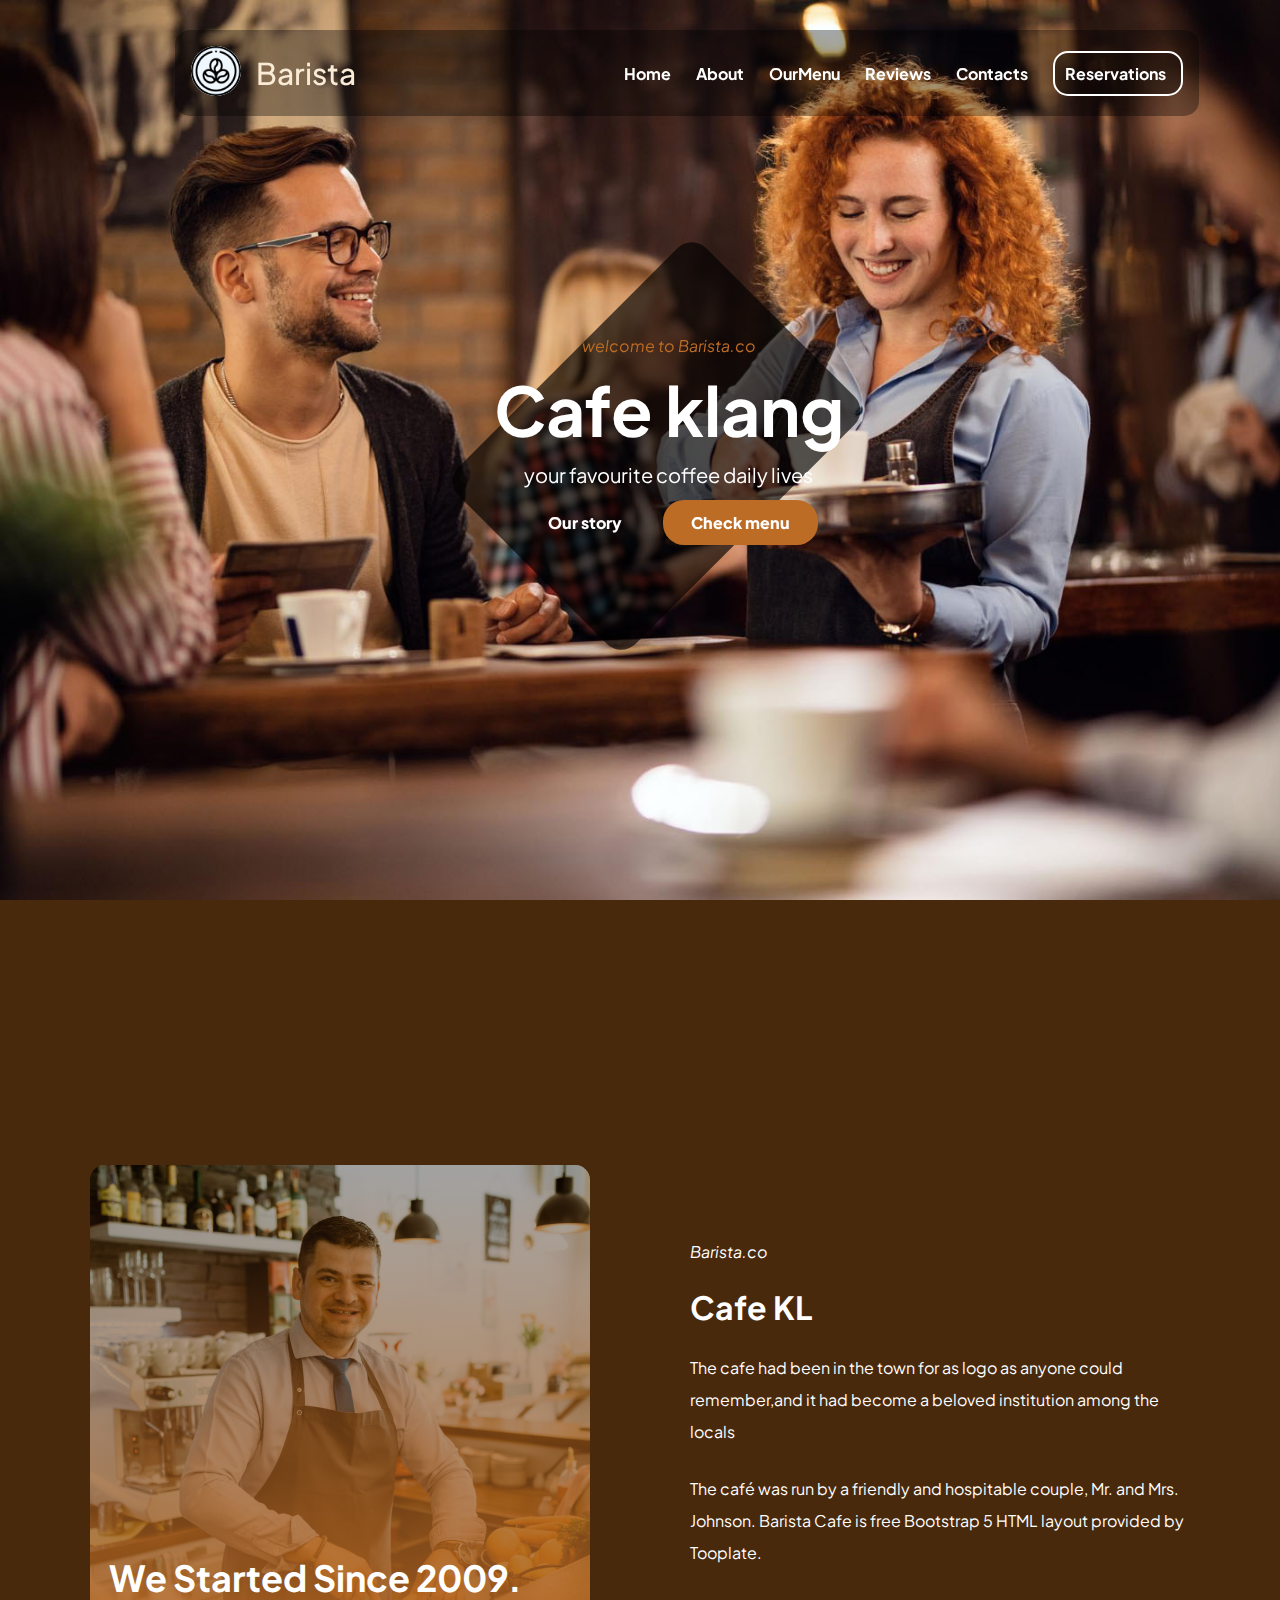
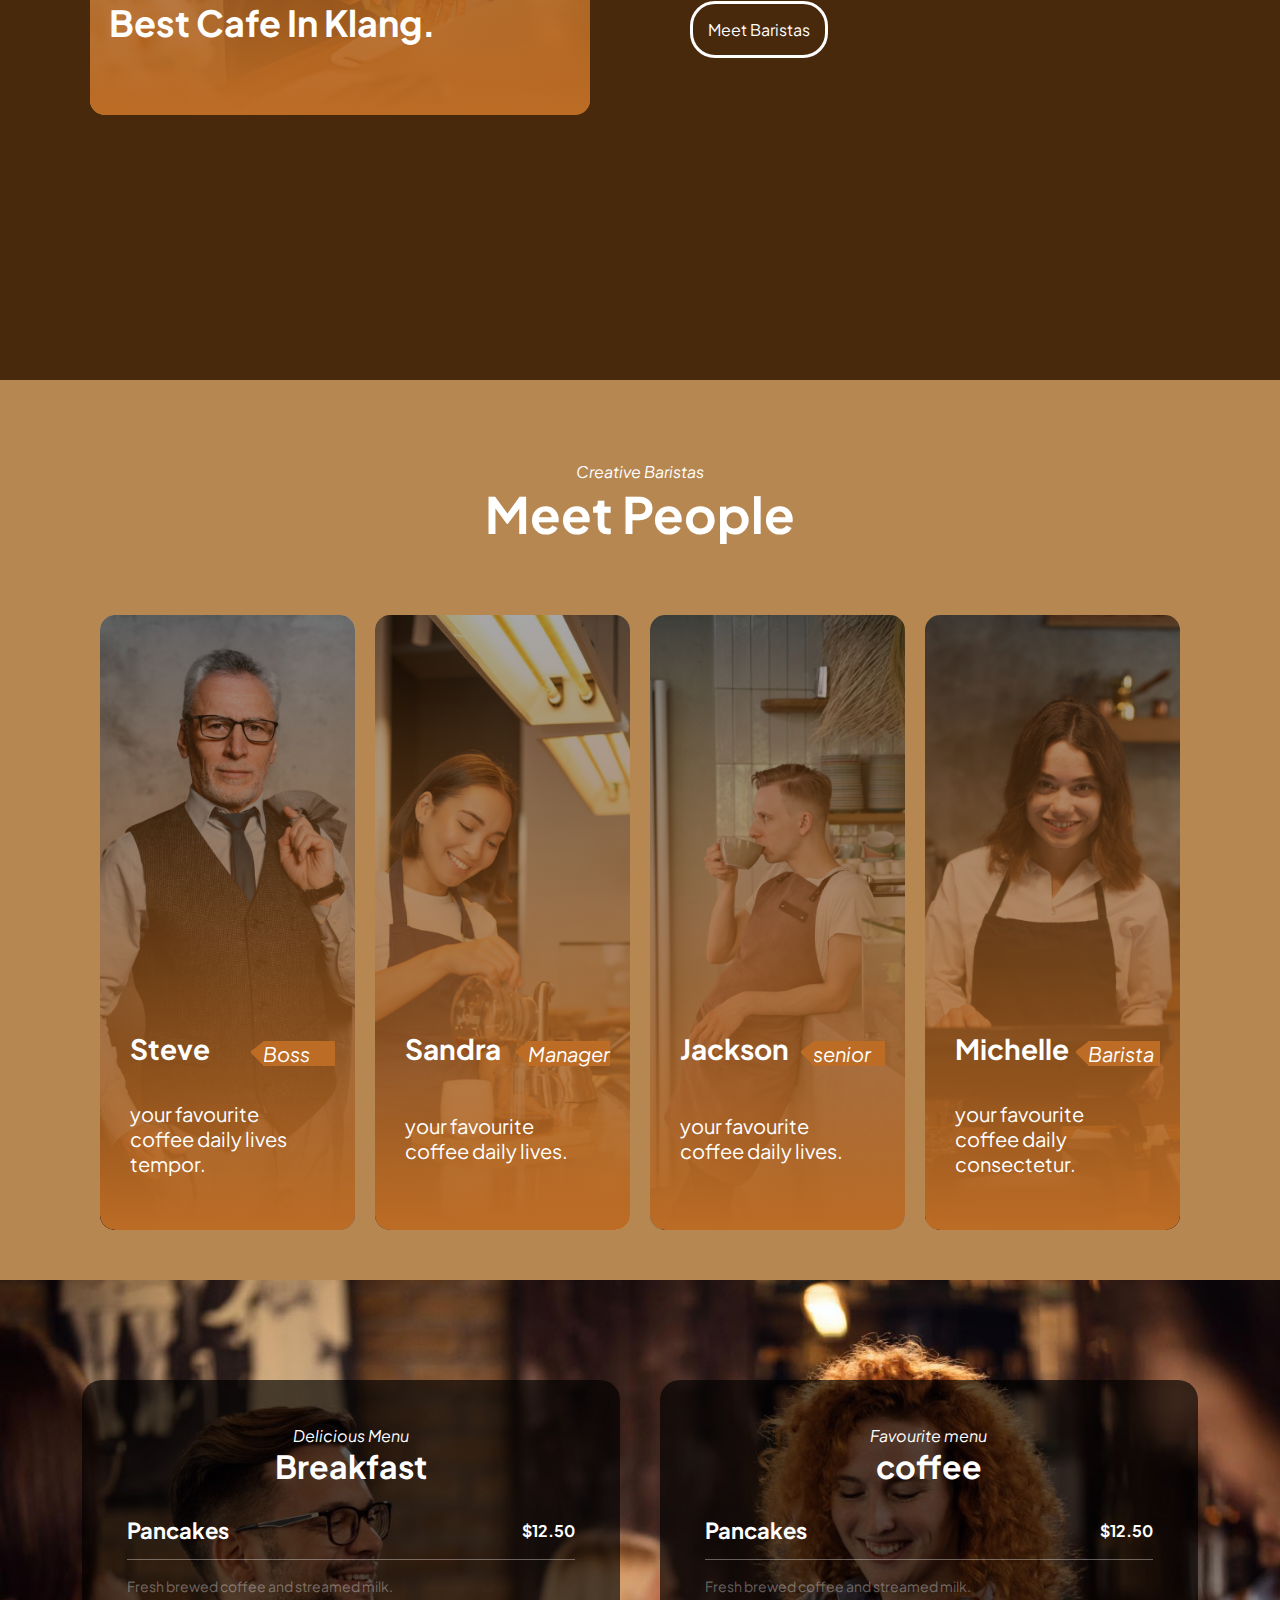
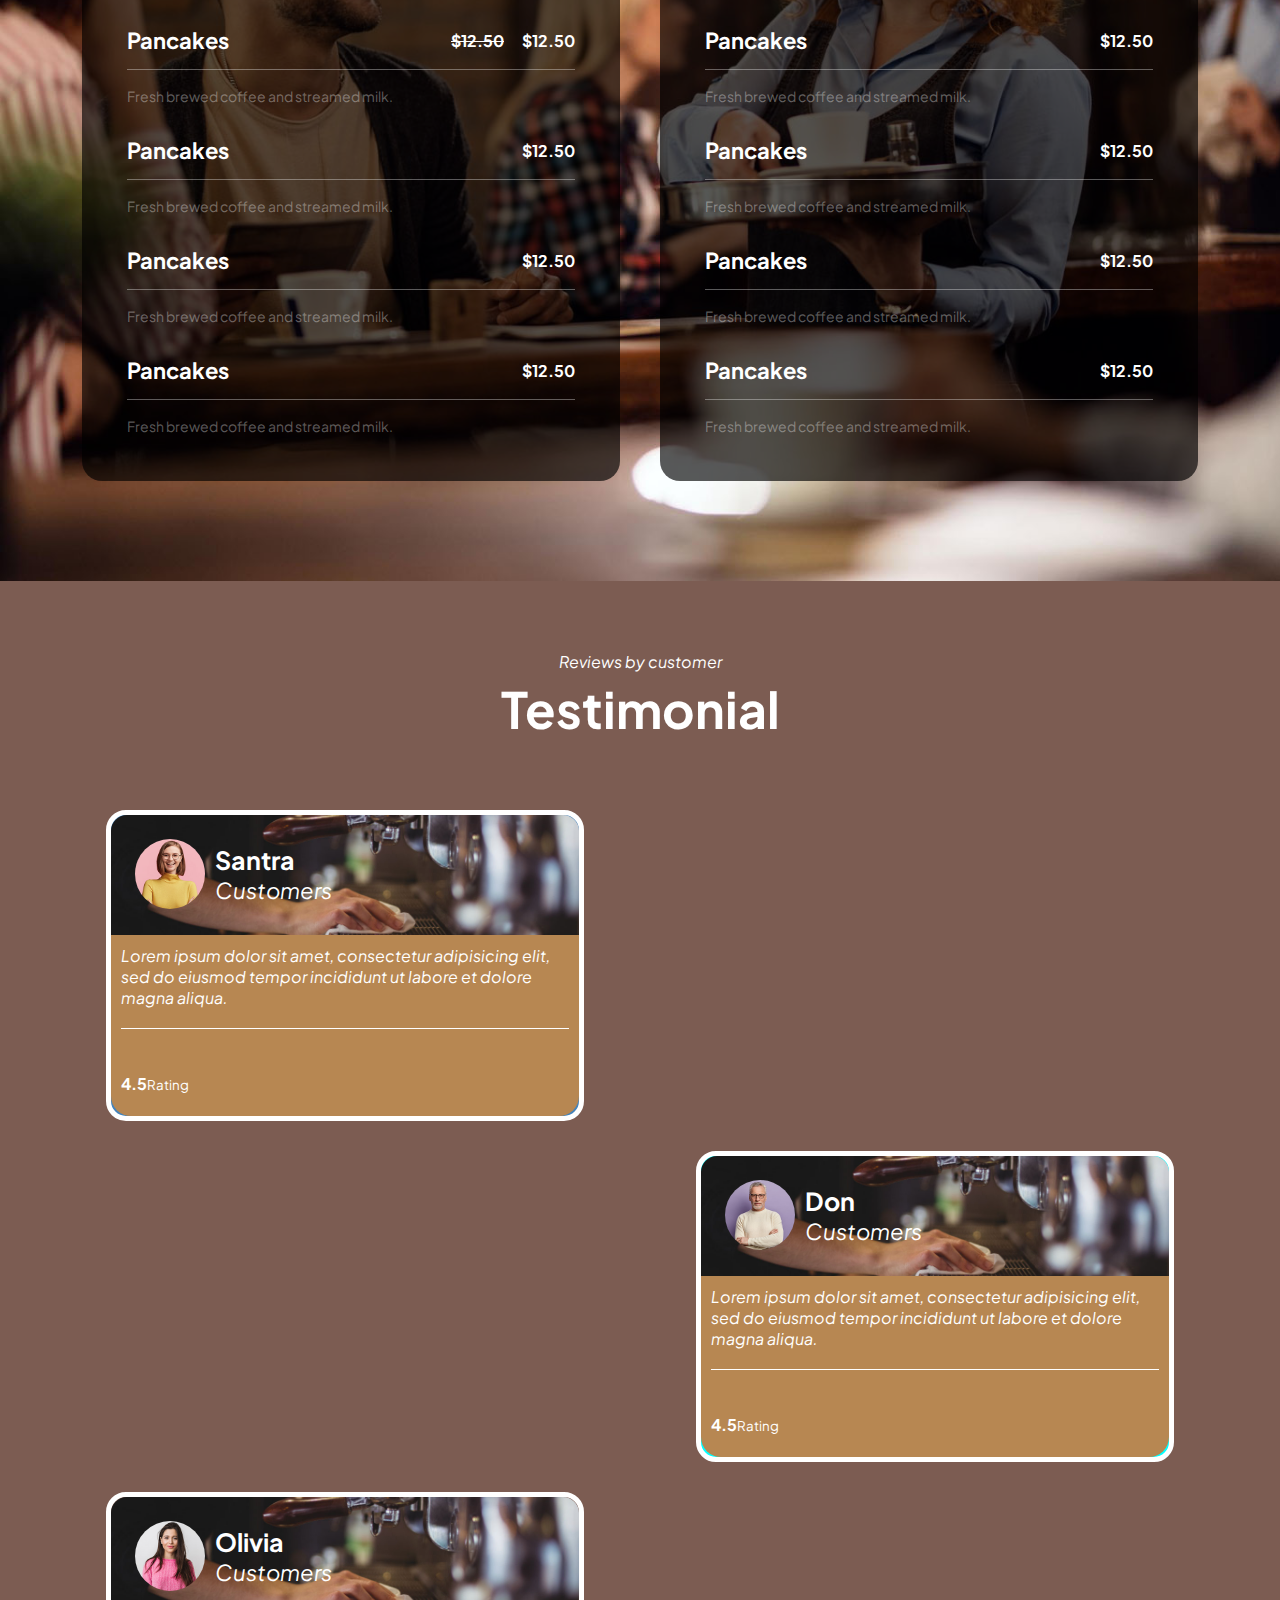
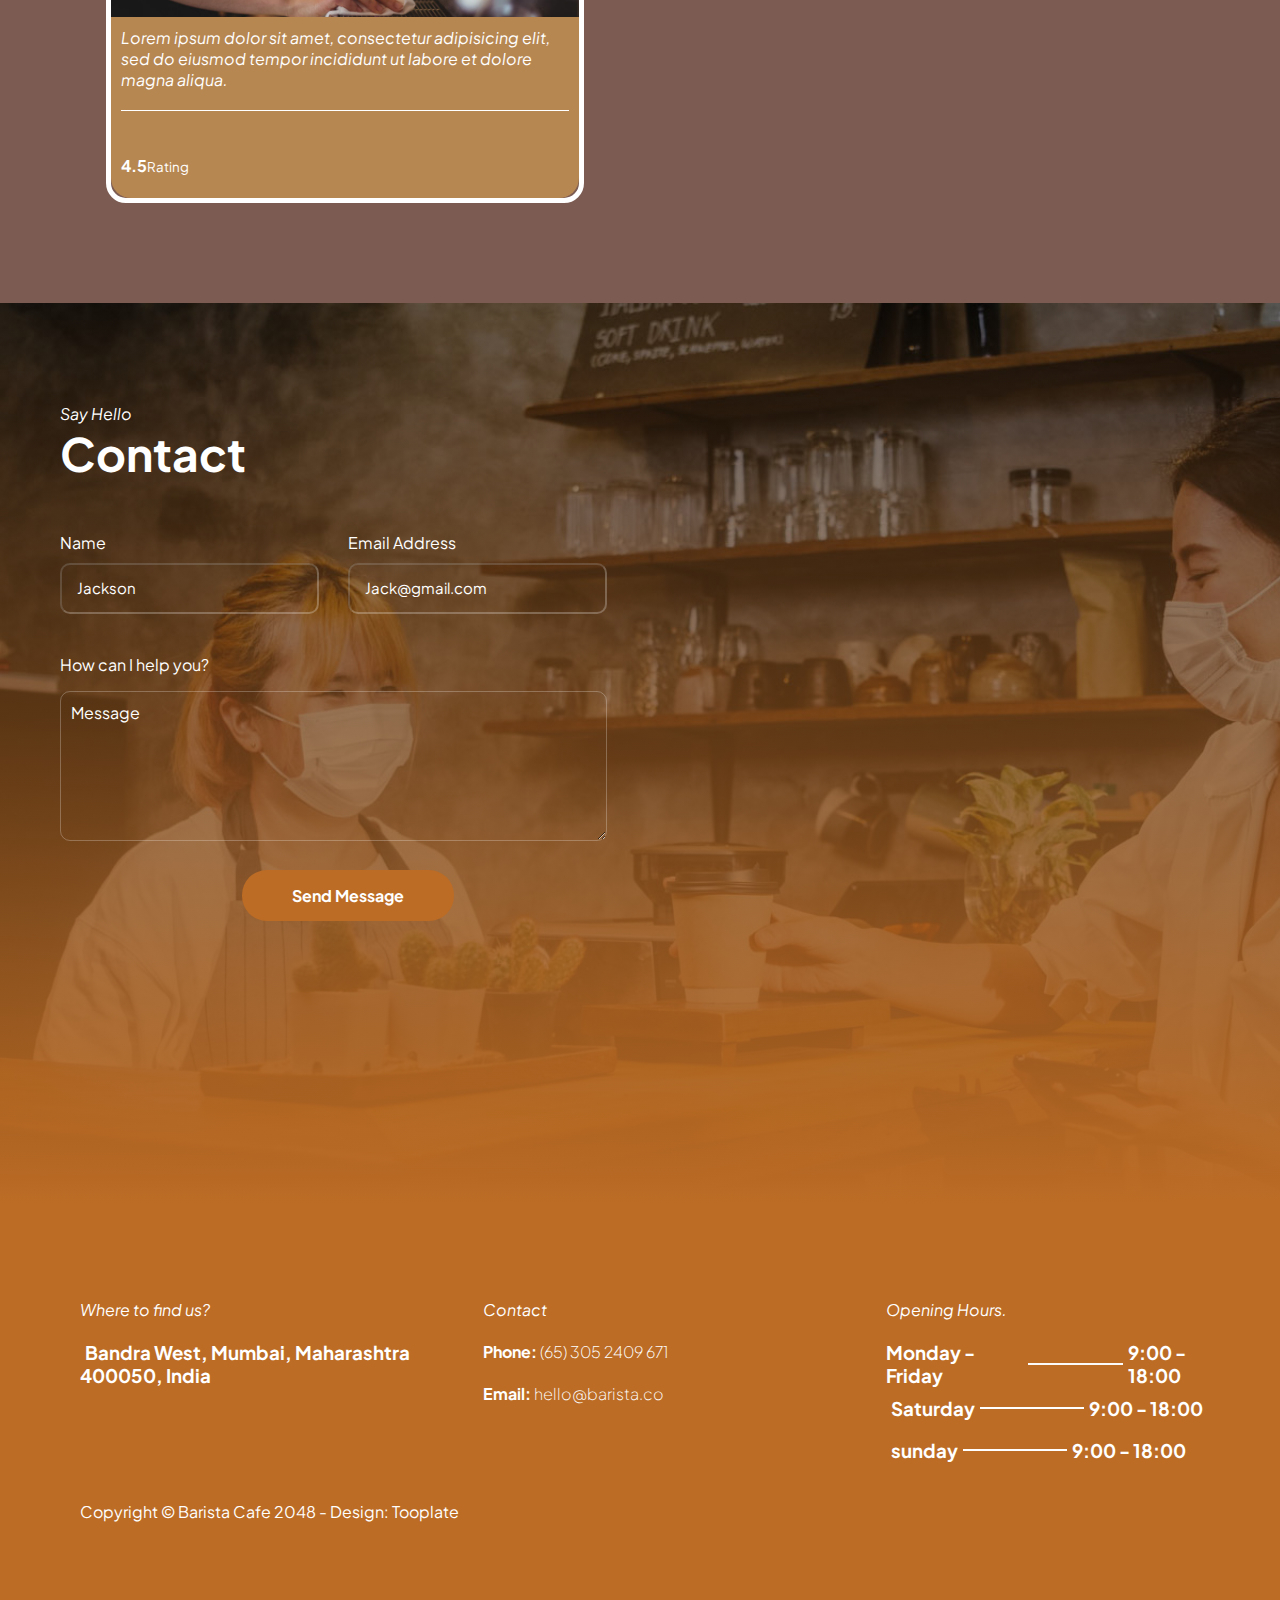
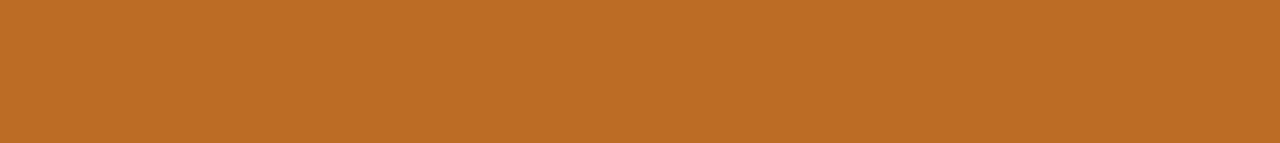
==== commit b7448b09: "webpage finished" ====
--- a/index.html
+++ b/index.html
@@ -373,7 +373,45 @@
       </div>
     </section>
     <section class="footer">
-      
+      <div class="footerbox">
+        <div class="layout1">
+          <em>Where to find us?</em><br><br>
+          <h3><i class="fa-solid fa-location-dot"></i>Bandra West, Mumbai, Maharashtra 400050, India</h3><br><br>
+          <div class="social">
+            <a href="#"><i class="fa-brands fa-facebook"></i></a>            
+            <a href="#"><i class="fa-brands fa-twitter"></i></a>            
+            <a href="#"><i class="fa-brands fa-whatsapp"></i></a>            
+          </div>
+          
+          
+        </div>
+        <div class="layout2">
+          <em>Contact</em><br><br>
+          <h4>Phone: <span class="number">(65) 305 2409 671</span></h4><br>
+          <h4>Email: <span class="number">hello@barista.co</span></h4>
+        </div>
+        <div class="layout3">
+          <em>Opening Hours.</em><br><br>
+          <div class="hour">
+          <div><h3>Monday - Friday</h3></div>
+          <div style="width: 30%; height: 2px; background-color: rgb(251, 251, 251); margin: 10px 0;"></div>
+        <div><h3>9:00 - 18:00</h3></div>
+          </div>
+          <div class="hour"><br><br>
+        <div><h3>Saturday</h3></div>
+          <div style="width: 30%; height: 2px; background-color: rgb(255, 255, 255); margin: 10px 0;"></div>
+          <div><h3>9:00 - 18:00</h3></div>
+          </div>
+          <div class="hour"><br><br>
+           <div> <h3>sunday</h3></div>
+          <div style="width:30%; height: 2px; background-color: rgb(255, 255, 255); margin: 10px 0;"></div>
+            <div><h3>9:00 - 18:00</h3></div>
+          </div>
+        </div>
+        <div class="layout4">
+          <p>Copyright © Barista Cafe 2048 - Design: Tooplate</p>
+        </div>
+      </div>
     </section>
   </body>
 </html>
--- a/index.css
+++ b/index.css
@@ -35,7 +35,10 @@
 .logofont:hover {
   color: #dda15e;
 }
-
+.rightnav a img{
+  background-color: aliceblue;
+  border-radius: 90%;
+}
 .rightnav {
   display: flex;
   align-items: center;
@@ -629,8 +632,8 @@
   height: 40%;
   background-position: center;
   background-size: cover;
-  border-top-left-radius: 20px;
-  border-top-right-radius: 20px;
+  border-top-left-radius: 16px;
+  border-top-right-radius: 16px;
 }
 
 .recarddetails {
@@ -799,3 +802,58 @@
   height: 60vh;
   background-color: #bc6c25;
 }
+.footerbox{
+  display: flex;
+  width: 90%;
+  flex-wrap: wrap;
+  justify-content: space-between;
+  align-items: first baseline;
+  color: #ffffff;
+  padding-top: 6rem;
+ gap: 30px;
+  margin-left: 5rem;
+  
+}
+.layout1{
+  width: 30%;
+}
+.layout2{
+  width: 30%;
+}
+.fontsize{
+  font-size: 20px;
+  font-weight: 300;
+}
+.layout3{
+  width: 30%;
+  }
+.layout4{
+  width: 50%;
+}
+.layout1 h3 i{
+  padding-right: 5px;
+}
+.social{
+  display: flex;
+  gap: 1.5rem;
+}
+.social i{
+  color: #ffffff;
+}
+.social i:hover{
+  background-color: #ffffff;
+  padding: 8px;
+  border-radius: 90%;
+  color: #bc6c25;
+}
+.layout1 p{
+  font-weight: 200;
+}
+.layout2 span{
+  font-weight: 200;
+}
+.hour{
+  display: flex;
+  gap: 5px;
+  align-items: center;
+}